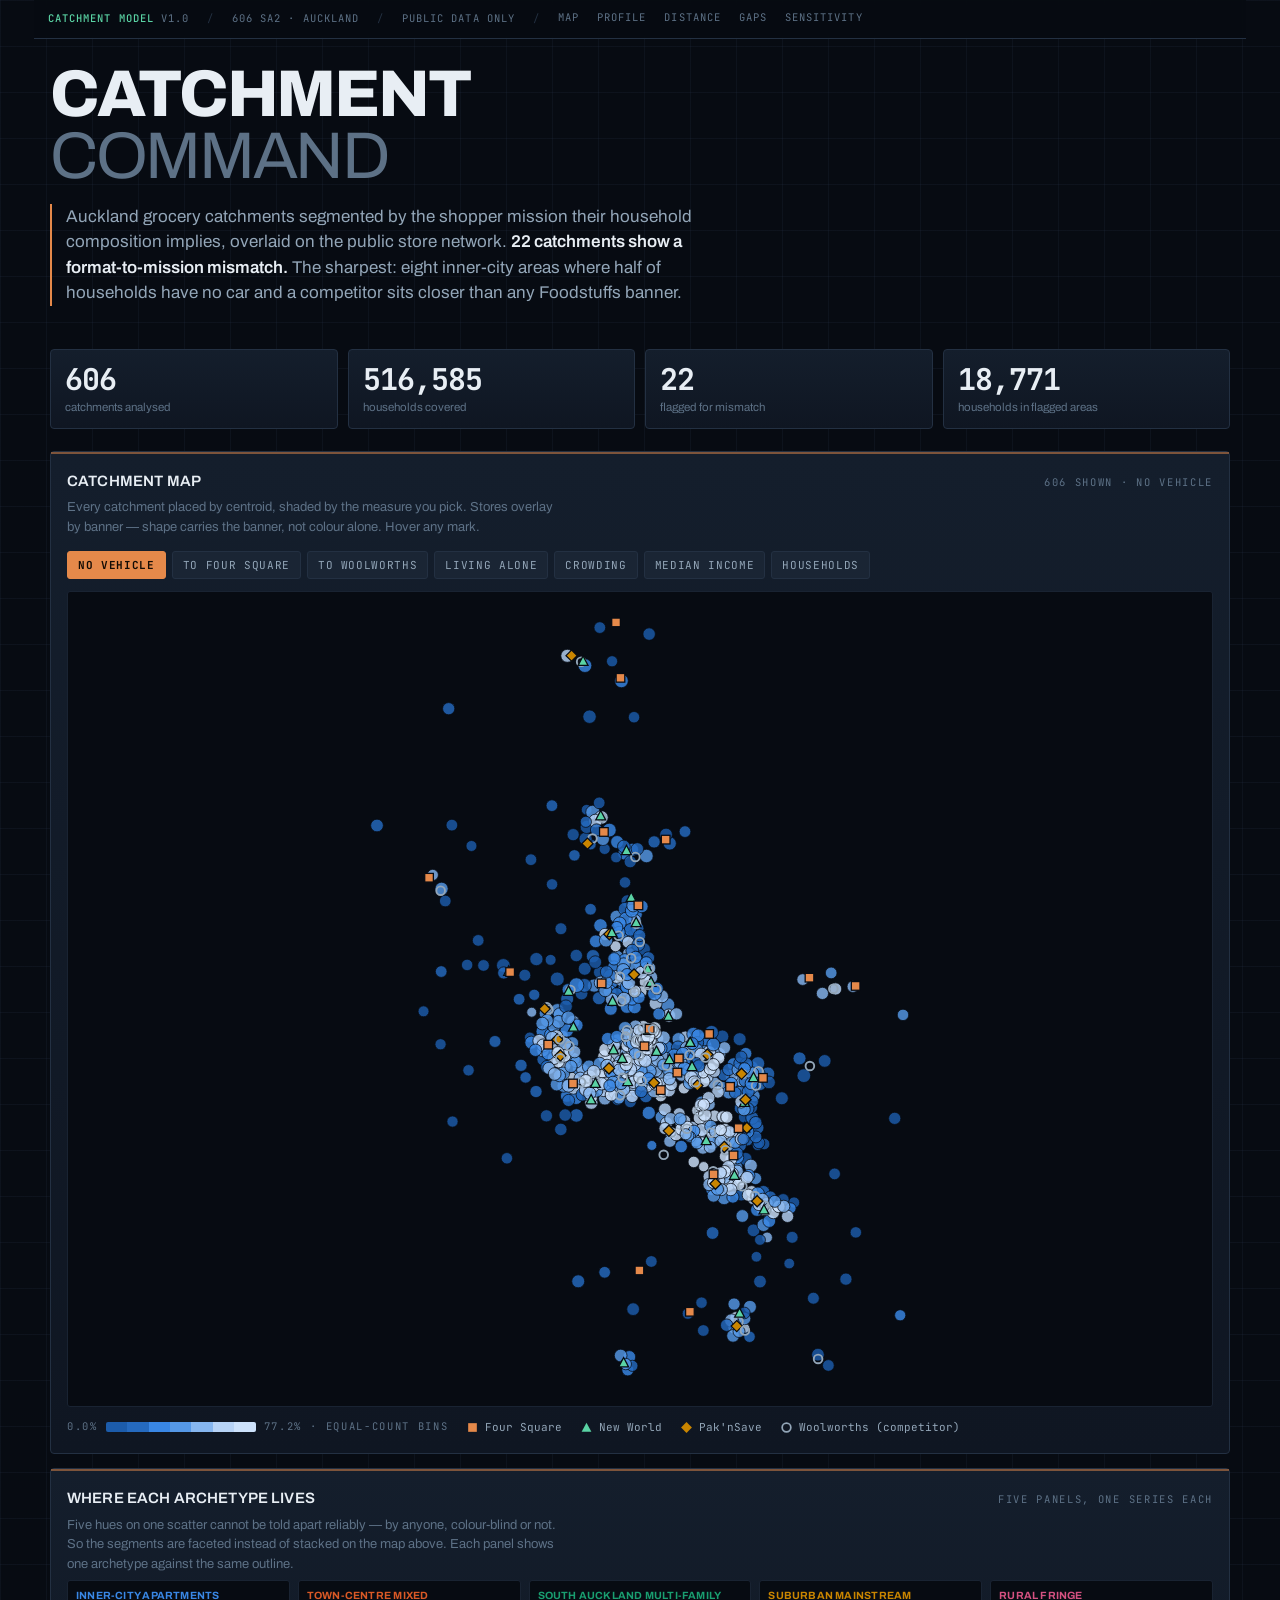
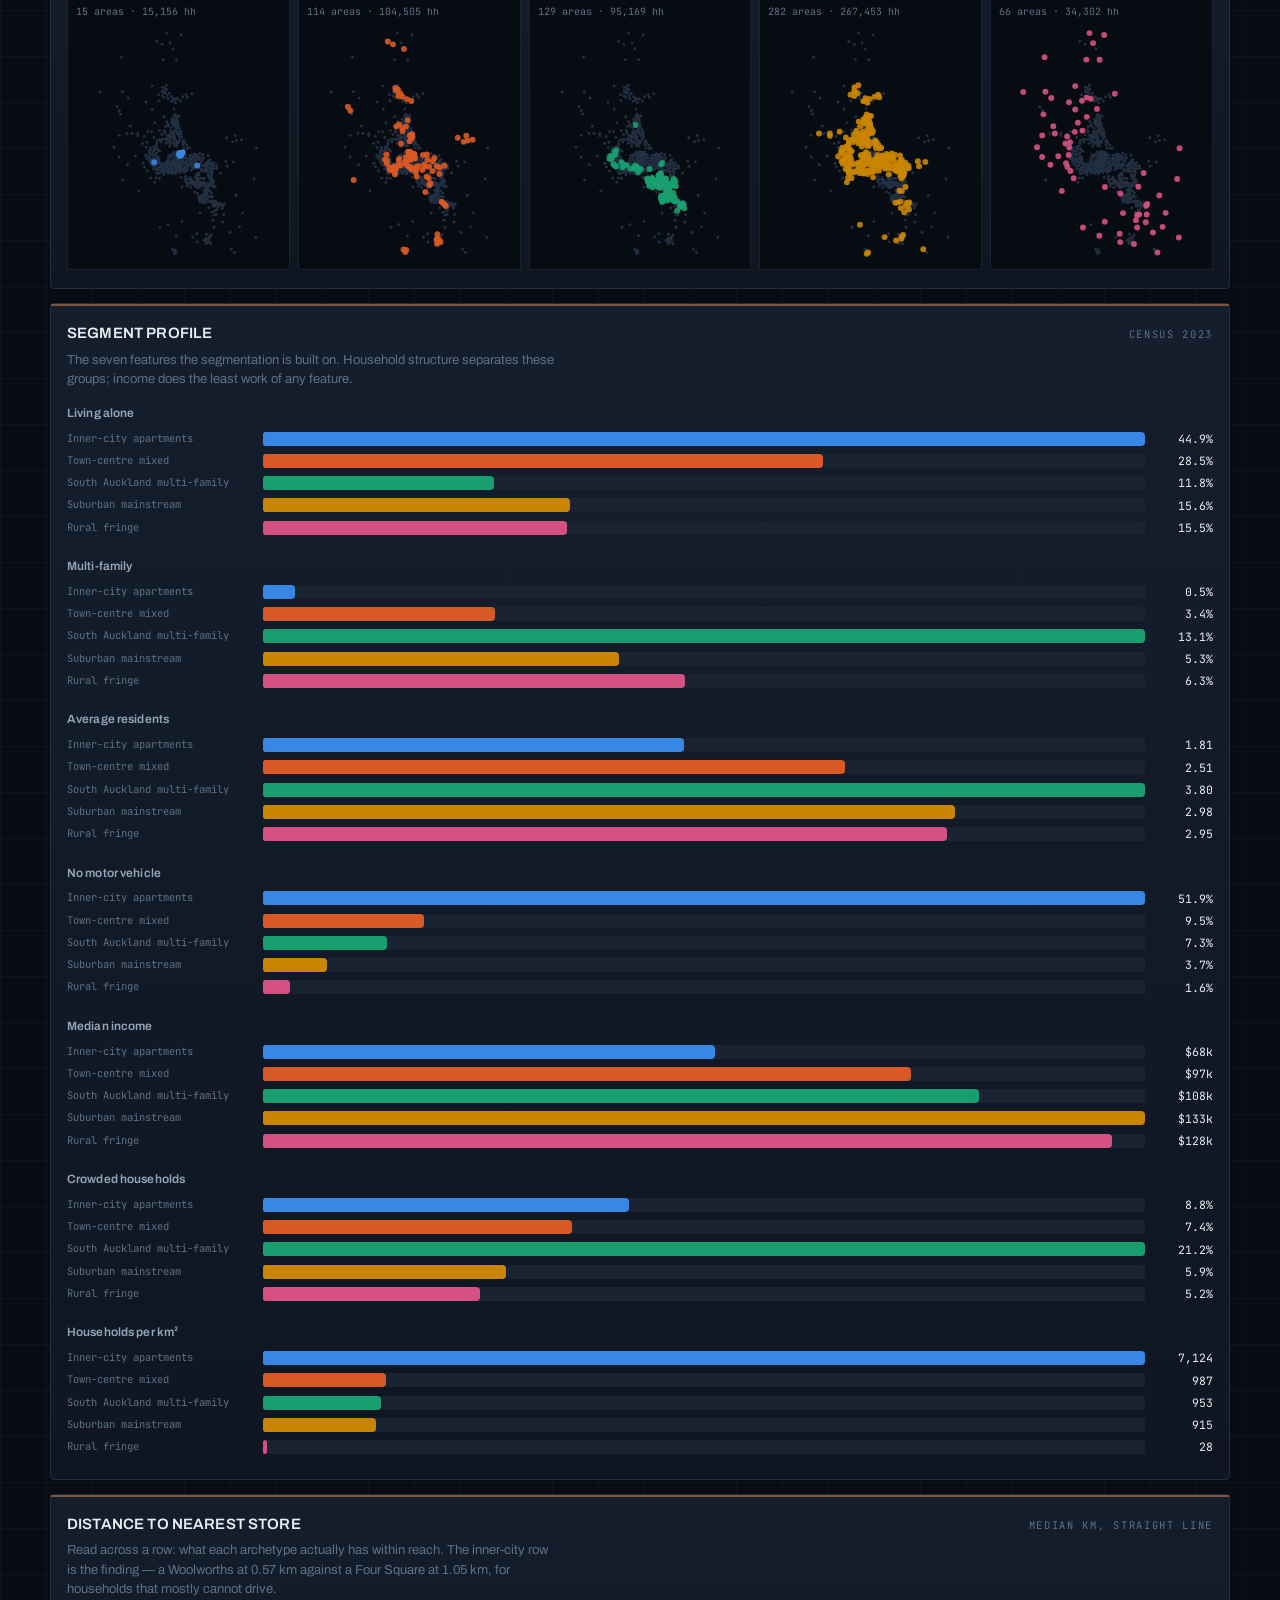
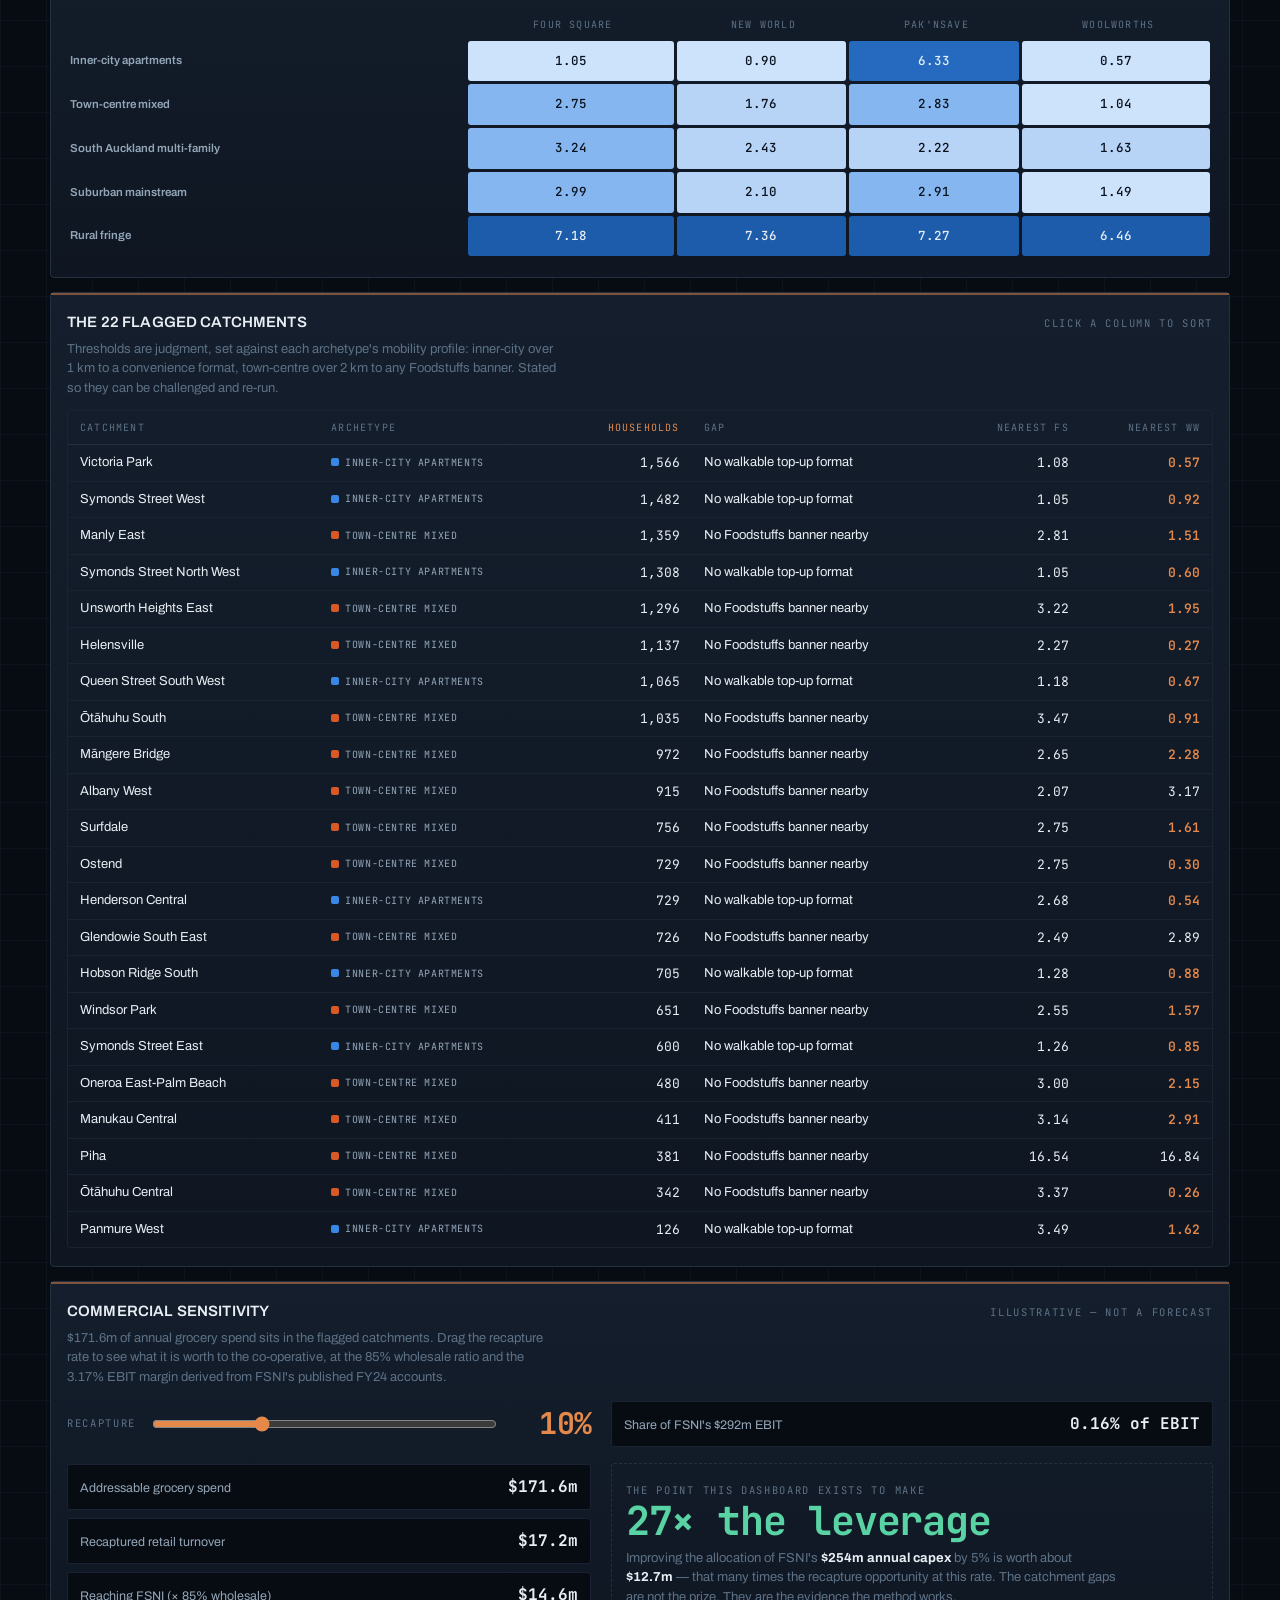
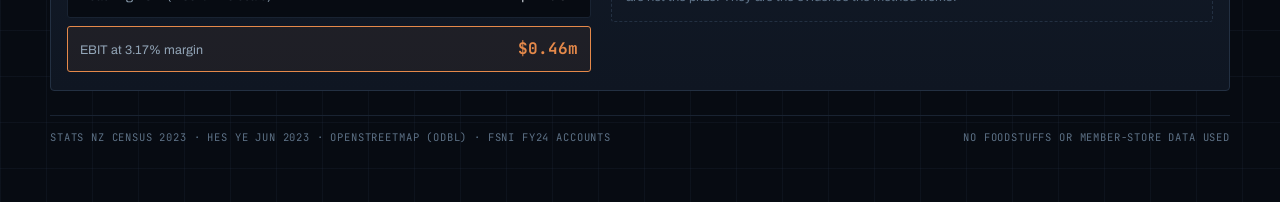
==== catchment-command.html @ 1474a3cb "Add files via upload" ====
<!doctype html>
<html lang="en">
<head>
<meta charset="utf-8">
<meta name="viewport" content="width=device-width, initial-scale=1, viewport-fit=cover">
<meta name="author" content="Pavithra Bamunu">
<meta name="description" content="Catchment Command — analytics dashboard for the Auckland catchment mission-fit model.">
<style>
:root{color-scheme:dark;padding-top:env(safe-area-inset-top,0px);padding-bottom:env(safe-area-inset-bottom,0px)}
body{margin:0}
img{max-width:100%}
[hidden]{display:none!important}
</style>
<title>Catchment Command</title>

<link rel="preconnect" href="https://fonts.googleapis.com">
<link rel="preconnect" href="https://fonts.gstatic.com" crossorigin>
<link rel="stylesheet" href="https://fonts.googleapis.com/css2?family=Archivo:wght@400;500;600;800&family=JetBrains+Mono:wght@400;500;700&display=swap">

<style>
/* Single visual world by choice: a dark analysis console.
   Every colour is painted explicitly so the page holds on any host ground. */
:root{
  --void:#070b12; --panel:#0f1622; --panel-2:#141e2c; --raise:#1a2534;
  --rule:#233042; --rule-soft:#192332;
  --ink:#e8eef4; --ink-2:#93a6b8; --ink-3:#5d7186;
  --copper:#e5894a; --mint:#5ad3a4; --grid:rgba(124,176,232,.05);
  /* categorical: validated adjacent-pairlist, dark surface */
  --s0:#3987e5; --s1:#d95926; --s2:#199e70; --s3:#c98500; --s4:#d55181;
}
*{box-sizing:border-box}
html,body{background:var(--void)}
body{
  margin:0;padding-block:0 56px;padding-inline:16px;
  color:var(--ink);font-family:Archivo,system-ui,sans-serif;font-size:15px;line-height:1.5;
  background-color:var(--void);
  background-image:linear-gradient(var(--grid) 1px,transparent 1px),linear-gradient(90deg,var(--grid) 1px,transparent 1px);
  background-size:46px 46px;-webkit-font-smoothing:antialiased;
}
.shell{max-width:1180px;margin:0 auto}
.mono{font-family:"JetBrains Mono",ui-monospace,monospace}
.lbl{font-family:"JetBrains Mono",monospace;font-size:10.5px;letter-spacing:.16em;text-transform:uppercase;color:var(--ink-3)}

/* rail */
.rail{position:sticky;top:env(safe-area-inset-top,0px);z-index:40;display:flex;flex-wrap:wrap;
  gap:6px 18px;align-items:center;padding:10px 14px;margin:0 -16px 20px;
  background:rgba(7,11,18,.93);backdrop-filter:blur(10px);border-bottom:1px solid var(--rule);
  font-family:"JetBrains Mono",monospace;font-size:10.5px;letter-spacing:.1em;
  color:var(--ink-3);text-transform:uppercase}
.rail b{color:var(--mint);font-weight:500}
.rail .sep{color:var(--rule)}
.rail a{color:var(--ink-3);text-decoration:none;border-bottom:1px solid transparent;padding-bottom:1px}
.rail a:hover,.rail a:focus-visible{color:var(--ink);border-bottom-color:var(--copper);outline:none}

header.top{padding-block:4px 26px}
h1{font-size:clamp(32px,7vw,66px);font-weight:800;letter-spacing:-.035em;line-height:.94;
  margin:0 0 14px;text-transform:uppercase;text-wrap:balance}
h1 .thin{color:var(--ink-3);font-weight:400}
.stand{max-width:66ch;color:var(--ink-2);font-size:clamp(14.5px,2.2vw,17px);border-left:2px solid var(--copper);padding-left:14px}
.stand b{color:var(--ink);font-weight:600}

/* kpi strip */
.kpis{display:grid;grid-template-columns:repeat(4,1fr);gap:10px;margin-bottom:22px}
.kpi{background:linear-gradient(180deg,var(--panel-2),var(--panel));border:1px solid var(--rule);
  border-radius:4px;padding:14px 14px 12px}
.kpi .n{font-family:"JetBrains Mono",monospace;font-size:clamp(20px,3.6vw,30px);font-weight:700;
  letter-spacing:-.03em;line-height:1.05;color:var(--ink)}
.kpi .k{margin-top:5px;font-size:11.5px;color:var(--ink-3);line-height:1.35}

section.card{background:linear-gradient(180deg,var(--panel-2),var(--panel));border:1px solid var(--rule);
  border-radius:4px;padding:18px 16px;margin-bottom:14px;position:relative}
section.card::before{content:"";position:absolute;inset:0 0 auto 0;height:2px;background:var(--copper);opacity:.5}
.card-head{display:flex;flex-wrap:wrap;gap:6px 14px;align-items:baseline;justify-content:space-between;margin-bottom:4px}
h2{font-size:15px;font-weight:600;margin:0;letter-spacing:.01em;text-transform:uppercase}
.sub{font-size:13px;color:var(--ink-3);max-width:70ch;margin:6px 0 0;line-height:1.5}

/* controls */
.ctrls{display:flex;flex-wrap:wrap;gap:6px;margin:14px 0 12px}
.chip{font-family:"JetBrains Mono",monospace;font-size:11px;letter-spacing:.06em;text-transform:uppercase;
  background:var(--raise);border:1px solid var(--rule);color:var(--ink-2);border-radius:3px;
  padding:6px 10px;cursor:pointer;transition:all .15s}
.chip:hover{border-color:var(--ink-3);color:var(--ink)}
.chip[aria-pressed="true"]{background:var(--copper);border-color:var(--copper);color:#140c05;font-weight:700}
.chip:focus-visible{outline:2px solid var(--copper);outline-offset:2px}

/* map */
.mapwrap{position:relative;background:var(--void);border:1px solid var(--rule-soft);border-radius:3px;overflow:hidden}
svg.map{display:block;width:100%;height:auto}
.legend{display:flex;flex-wrap:wrap;gap:8px 18px;align-items:center;margin-top:12px;
  font-family:"JetBrains Mono",monospace;font-size:11px;color:var(--ink-2)}
.legend .sw{display:inline-flex;align-items:center;gap:6px}
.legend i{width:11px;height:11px;border-radius:2px;display:inline-block}
.ramp{display:flex;align-items:center;gap:8px}
.ramp .bar{display:flex;height:10px;width:150px;border-radius:2px;overflow:hidden}
.ramp .bar span{flex:1}

/* facets */
.facets{display:grid;grid-template-columns:repeat(5,1fr);gap:8px;margin-top:6px}
.facet{background:var(--void);border:1px solid var(--rule-soft);border-radius:3px;padding:8px 8px 6px}
.facet h3{margin:0 0 2px;font-size:10.5px;font-weight:700;letter-spacing:.02em;text-transform:uppercase;line-height:1.25}
.facet .fm{font-family:"JetBrains Mono",monospace;font-size:10px;color:var(--ink-3);margin-bottom:5px}

/* bars */
.profile{display:grid;gap:16px;margin-top:14px}
.feat h3{margin:0 0 8px;font-size:12px;font-weight:600;color:var(--ink-2);letter-spacing:.01em}
.brow{display:grid;grid-template-columns:minmax(96px,186px) 1fr 58px;gap:10px;align-items:center;margin-bottom:5px}
.bname{font-family:"JetBrains Mono",monospace;font-size:10.5px;color:var(--ink-3);
  white-space:nowrap;overflow:hidden;text-overflow:ellipsis}
.btrack{height:14px;background:var(--rule-soft);border-radius:2px;position:relative;overflow:hidden}
.bfill{position:absolute;inset:0 auto 0 0;border-radius:2px 4px 4px 2px}
.bval{font-family:"JetBrains Mono",monospace;font-size:11.5px;text-align:right;color:var(--ink);font-variant-numeric:tabular-nums}

/* matrix */
.matwrap{overflow-x:auto;margin-top:14px}
table{border-collapse:separate;border-spacing:3px;width:100%;min-width:520px}
th,td{padding:0;text-align:left}
thead th{font-family:"JetBrains Mono",monospace;font-size:10px;letter-spacing:.12em;text-transform:uppercase;
  color:var(--ink-3);padding:0 0 6px 4px;font-weight:400}
tbody th{font-size:11.5px;font-weight:600;color:var(--ink-2);padding-right:10px;white-space:nowrap;
  max-width:170px;overflow:hidden;text-overflow:ellipsis}
td.cell{border-radius:3px;text-align:center;font-family:"JetBrains Mono",monospace;font-size:12.5px;
  font-weight:500;padding:11px 6px;font-variant-numeric:tabular-nums}

/* shortlist */
.listwrap{overflow-x:auto;margin-top:12px;border:1px solid var(--rule-soft);border-radius:3px}
table.list{border-spacing:0;min-width:620px}
table.list th{font-family:"JetBrains Mono",monospace;font-size:10px;letter-spacing:.12em;text-transform:uppercase;
  color:var(--ink-3);padding:9px 12px;border-bottom:1px solid var(--rule);cursor:pointer;user-select:none;white-space:nowrap}
table.list th:hover{color:var(--ink)}
table.list th[aria-sort]{color:var(--copper)}
table.list td{padding:8px 12px;border-bottom:1px solid var(--rule-soft);font-size:13px;white-space:nowrap}
table.list tr:last-child td{border-bottom:0}
table.list tr:hover td{background:var(--raise)}
td.n{text-align:right;font-family:"JetBrains Mono",monospace;font-variant-numeric:tabular-nums}
td.closer{color:var(--copper);font-weight:600}
.pill{display:inline-flex;align-items:center;gap:6px;font-family:"JetBrains Mono",monospace;font-size:10px;
  letter-spacing:.06em;text-transform:uppercase;color:var(--ink-2)}
.pill i{width:8px;height:8px;border-radius:2px}

/* sensitivity */
.sens{display:grid;grid-template-columns:minmax(0,1fr) minmax(0,1.15fr);gap:20px;margin-top:14px}
.slider-row{display:flex;align-items:center;gap:14px;margin-bottom:18px}
input[type=range]{flex:1;accent-color:var(--copper);height:22px}
.rate{font-family:"JetBrains Mono",monospace;font-size:30px;font-weight:700;color:var(--copper);
  min-width:78px;text-align:right;letter-spacing:-.03em}
.flow{display:grid;gap:8px}
.step{display:grid;grid-template-columns:1fr auto;gap:12px;align-items:baseline;
  padding:10px 12px;background:var(--void);border:1px solid var(--rule-soft);border-radius:3px}
.step .sl{font-size:12.5px;color:var(--ink-2)}
.step .sv{font-family:"JetBrains Mono",monospace;font-size:16px;font-weight:700;color:var(--ink);font-variant-numeric:tabular-nums}
.step.final{border-color:var(--copper);background:rgba(229,137,74,.07)}
.step.final .sv{color:var(--copper)}
.compare{margin-top:16px;padding:14px;border:1px dashed var(--rule);border-radius:3px}
.compare .big{font-family:"JetBrains Mono",monospace;font-size:clamp(26px,5vw,40px);font-weight:700;
  color:var(--mint);letter-spacing:-.03em;line-height:1}

/* tooltip */
#tip{position:fixed;z-index:60;pointer-events:none;opacity:0;transition:opacity .12s;
  background:rgba(10,15,24,.97);border:1px solid var(--rule);border-radius:3px;padding:9px 11px;
  font-family:"JetBrains Mono",monospace;font-size:11px;line-height:1.55;color:var(--ink);
  max-width:250px;box-shadow:0 8px 28px rgba(0,0,0,.6)}
#tip b{color:var(--copper);font-weight:700;display:block;margin-bottom:3px;font-size:11.5px}
#tip em{color:var(--ink-3);font-style:normal}

.foot{margin-top:24px;padding-top:14px;border-top:1px solid var(--rule-soft);
  font-family:"JetBrains Mono",monospace;font-size:10.5px;letter-spacing:.08em;
  text-transform:uppercase;color:var(--ink-3);display:flex;flex-wrap:wrap;gap:6px 18px;justify-content:space-between}

@media (max-width:860px){
  .kpis{grid-template-columns:repeat(2,1fr)}
  .facets{grid-template-columns:repeat(2,1fr)}
  .sens{grid-template-columns:1fr}
  .brow{grid-template-columns:82px 1fr 52px;gap:8px}
}
</style>

</head>
<body>
<div class="shell">

  <div class="rail">
    <span><b>CATCHMENT MODEL</b> v1.0</span>
    <span class="sep">/</span>
    <span>606 SA2 · AUCKLAND</span>
    <span class="sep">/</span>
    <span>PUBLIC DATA ONLY</span>
    <span class="sep">/</span>
    <a href="#map">Map</a><a href="#profile">Profile</a><a href="#matrix">Distance</a><a href="#gaps">Gaps</a><a href="#sens">Sensitivity</a>
  </div>

  <header class="top">
    <h1>Catchment<br><span class="thin">Command</span></h1>
    <p class="stand">Auckland grocery catchments segmented by the shopper mission their household composition implies, overlaid on the public store network. <b>22 catchments show a format-to-mission mismatch.</b> The sharpest: eight inner-city areas where half of households have no car and a competitor sits closer than any Foodstuffs banner.</p>
  </header>

  <div class="kpis">
    <div class="kpi"><div class="n">606</div><div class="k">catchments analysed</div></div>
    <div class="kpi"><div class="n">516,585</div><div class="k">households covered</div></div>
    <div class="kpi"><div class="n">22</div><div class="k">flagged for mismatch</div></div>
    <div class="kpi"><div class="n">18,771</div><div class="k">households in flagged areas</div></div>
  </div>

  <section class="card" id="map">
    <div class="card-head"><h2>Catchment map</h2><span class="lbl" id="map-stat">606 shown</span></div>
    <p class="sub">Every catchment placed by centroid, shaded by the measure you pick. Stores overlay by banner — shape carries the banner, not colour alone. Hover any mark.</p>
    <div class="ctrls" id="measure-ctrls" role="group" aria-label="Map measure"></div>
    <div class="mapwrap">
      <svg class="map" id="svg-map" viewBox="0 0 900 640" role="img" aria-label="Auckland catchments shaded by the selected measure, with grocery stores overlaid"></svg>
    </div>
    <div class="legend">
      <span class="ramp"><span class="lbl" id="ramp-lo">low</span>
        <span class="bar" id="ramp-bar" title="equal-count bins"></span>
        <span class="lbl" id="ramp-hi">high</span>
        <span class="lbl" style="color:var(--ink-3)">· equal-count bins</span></span>
      <span class="sw"><svg width="13" height="13" viewBox="0 0 12 12"><rect x="2" y="2" width="8" height="8" fill="#e5894a"/></svg> Four Square</span>
      <span class="sw"><svg width="13" height="13" viewBox="0 0 12 12"><polygon points="6,1.5 10.5,10 1.5,10" fill="#5ad3a4"/></svg> New World</span>
      <span class="sw"><svg width="13" height="13" viewBox="0 0 12 12"><polygon points="6,1 11,6 6,11 1,6" fill="#c98500"/></svg> Pak'nSave</span>
      <span class="sw"><svg width="13" height="13" viewBox="0 0 12 12"><circle cx="6" cy="6" r="4" fill="none" stroke="#93a6b8" stroke-width="1.6"/></svg> Woolworths (competitor)</span>
    </div>
  </section>

  <section class="card">
    <div class="card-head"><h2>Where each archetype lives</h2><span class="lbl">five panels, one series each</span></div>
    <p class="sub">Five hues on one scatter cannot be told apart reliably — by anyone, colour-blind or not. So the segments are faceted instead of stacked on the map above. Each panel shows one archetype against the same outline.</p>
    <div class="facets" id="facets"></div>
  </section>

  <section class="card" id="profile">
    <div class="card-head"><h2>Segment profile</h2><span class="lbl">census 2023</span></div>
    <p class="sub">The seven features the segmentation is built on. Household structure separates these groups; income does the least work of any feature.</p>
    <div class="profile" id="profile-body"></div>
  </section>

  <section class="card" id="matrix">
    <div class="card-head"><h2>Distance to nearest store</h2><span class="lbl">median km, straight line</span></div>
    <p class="sub">Read across a row: what each archetype actually has within reach. The inner-city row is the finding — a Woolworths at 0.57 km against a Four Square at 1.05 km, for households that mostly cannot drive.</p>
    <div class="matwrap" id="matrix-body"></div>
  </section>

  <section class="card" id="gaps">
    <div class="card-head"><h2>The 22 flagged catchments</h2><span class="lbl">click a column to sort</span></div>
    <p class="sub">Thresholds are judgment, set against each archetype's mobility profile: inner-city over 1 km to a convenience format, town-centre over 2 km to any Foodstuffs banner. Stated so they can be challenged and re-run.</p>
    <div class="listwrap"><table class="list" id="gap-table"></table></div>
  </section>

  <section class="card" id="sens">
    <div class="card-head"><h2>Commercial sensitivity</h2><span class="lbl">illustrative — not a forecast</span></div>
    <p class="sub">$171.6m of annual grocery spend sits in the flagged catchments. Drag the recapture rate to see what it is worth to the co-operative, at the 85% wholesale ratio and the 3.17% EBIT margin derived from FSNI's published FY24 accounts.</p>
    <div class="sens">
      <div>
        <div class="slider-row">
          <span class="lbl">recapture</span>
          <input id="rate" type="range" min="1" max="30" step="1" value="10" aria-label="Recapture rate, percent">
          <span class="rate" id="rate-v">10%</span>
        </div>
        <div class="flow">
          <div class="step"><span class="sl">Addressable grocery spend</span><span class="sv">$171.6m</span></div>
          <div class="step"><span class="sl">Recaptured retail turnover</span><span class="sv" id="s-retail">—</span></div>
          <div class="step"><span class="sl">Reaching FSNI (× 85% wholesale)</span><span class="sv" id="s-rev">—</span></div>
          <div class="step final"><span class="sl">EBIT at 3.17% margin</span><span class="sv" id="s-ebit">—</span></div>
        </div>
      </div>
      <div>
        <div class="step"><span class="sl">Share of FSNI's $292m EBIT</span><span class="sv" id="s-share">—</span></div>
        <div class="compare">
          <span class="lbl">the point this dashboard exists to make</span>
          <div class="big" id="s-mult">—</div>
          <p class="sub" style="margin-top:8px">Improving the allocation of FSNI's <b style="color:var(--ink)">$254m annual capex</b> by 5% is worth about <b style="color:var(--ink)">$12.7m</b> — that many times the recapture opportunity at this rate. The catchment gaps are not the prize. They are the evidence the method works.</p>
        </div>
      </div>
    </div>
  </section>

  <div class="foot">
    <span>Stats NZ Census 2023 · HES YE Jun 2023 · OpenStreetMap (ODbL) · FSNI FY24 accounts</span>
    <span>No Foodstuffs or member-store data used</span>
  </div>
</div>

<div id="tip" role="status" aria-live="polite"></div>

<script id="payload" type="application/json">{"seg":["Inner-city apartments","Town-centre mixed","South Auckland multi-family","Suburban mainstream","Rural fringe"],"c":[["Waiheke East",4,432,-36.8278,175.1514,28.5,2.8,2.2,4.4,90600,4.3,4.9,7.49,21.89,23.2,10.05],["Kingseat-Karaka",4,930,-37.0923,174.8631,13.5,6.5,3.0,2.4,142900,4.5,10.7,7.91,7.58,6.65,7.45],["Tawharanui Peninsula",4,810,-36.366,174.767,21.1,1.9,2.4,0.4,96400,2.3,17.3,4.77,9.71,10.94,9.97],["Ardmore",4,390,-37.0553,174.9865,15.4,5.4,3.0,0.0,129800,4.7,8.8,10.33,4.18,4.97,3.85],["Auckland Airport",4,108,-36.9861,174.771,22.2,11.1,3.7,3.1,112700,27.0,4.7,7.55,7.37,3.03,2.04],["Sandspit",4,369,-36.3991,174.7107,17.9,2.4,2.4,0.0,96900,0.8,16.6,2.5,3.92,5.54,4.19],["P\u0101remoremo East",4,771,-36.7558,174.6566,12.5,4.3,3.0,0.8,134300,3.9,53.7,5.08,4.92,5.32,4.71],["Whenuapai",3,1641,-36.7843,174.6277,11.9,3.7,2.9,1.1,142100,3.5,128.7,6.04,2.25,4.36,2.33],["P\u0101remoremo West",4,297,-36.7611,174.6177,15.2,7.1,3.0,0.0,141500,3.0,31.3,5.71,4.86,6.63,4.86],["Oneroa West",1,555,-36.7849,174.9996,34.1,1.1,2.1,6.6,87100,4.9,65.9,0.95,14.79,15.15,4.32],["Te Puru",3,1500,-36.9015,175.0012,10.6,3.6,3.0,0.4,163600,0.8,205.6,5.52,6.8,8.4,1.53],["Army Bay",4,531,-36.6055,174.8212,18.1,4.5,2.7,1.7,104600,2.3,85.4,2.83,8.32,13.31,7.53],["Titirangi South",3,1359,-36.9497,174.6568,17.2,2.9,2.7,2.0,142000,2.2,286.9,4.32,2.88,7.7,4.49],["Piha",1,381,-36.9571,174.4692,28.3,2.4,2.4,0.8,99500,4.9,72.7,16.54,18.92,17.04,16.84],["Helensville",1,1137,-36.675,174.4526,23.0,2.6,2.7,4.7,97300,3.4,280.6,2.27,14.32,20.67,0.27],["Laingholm",3,801,-36.9667,174.6331,18.0,3.7,2.8,1.2,130800,1.9,196.4,6.4,5.7,9.94,6.9],["Ostend",1,729,-36.7964,175.0493,32.1,2.9,2.3,8.0,74900,6.6,186.3,2.75,16.29,17.07,0.3],["Hingaia",3,939,-37.0716,174.9081,22.0,5.1,2.7,4.3,110800,1.3,259.6,6.81,3.02,2.83,3.16],["M\u0101ngere Bridge Ambury",3,1116,-36.9467,174.7664,16.9,5.1,3.1,3.1,124700,9.6,355.4,3.48,5.1,3.63,3.07],["Hamilton Estate",1,906,-37.2426,174.737,25.2,4.3,2.7,3.5,93900,5.0,401.0,10.17,1.1,15.02,15.42],["Greenhithe West",3,1101,-36.7718,174.6693,9.5,7.1,3.2,1.1,171900,1.9,404.6,3.03,3.73,5.73,3.45],["Surfdale",1,756,-36.8018,175.0293,24.2,2.8,2.4,5.8,92100,6.8,289.3,2.75,14.66,15.37,1.61],["One Tree Hill Amaru",1,894,-36.9045,174.7871,23.8,2.3,2.5,5.6,123400,6.0,402.5,1.62,2.68,1.31,1.78],["Campbells Bay",3,945,-36.7481,174.7593,13.3,3.8,3.0,1.3,172200,1.9,542.0,5.95,2.72,3.68,1.13],["Ormiston North",2,549,-36.9632,174.9179,7.1,14.8,3.8,2.3,151100,6.6,328.5,1.4,0.57,0.32,3.72],["Orewa West",3,240,-36.5791,174.6722,8.8,6.2,3.3,0.0,172000,2.6,159.8,3.8,2.09,4.56,2.29],["Parakai",1,327,-36.6582,174.4394,30.3,5.5,2.7,7.1,82300,7.3,224.8,0.63,16.51,21.35,2.36],["M\u0101ngere Central",2,690,-36.9715,174.8004,9.1,17.4,4.4,6.9,105000,33.6,477.5,6.0,4.81,0.46,0.13],["Waimauku",3,405,-36.7672,174.4912,10.4,5.2,3.1,0.8,154900,3.0,280.3,5.89,5.69,12.02,10.6],["Epsom East",3,978,-36.8953,174.7771,21.8,3.7,2.6,6.5,128400,7.5,771.2,2.71,2.36,1.67,1.61],["Te Atat\u016b South-North",3,1014,-36.862,174.6503,16.6,6.8,3.0,4.6,112400,8.3,929.6,3.24,2.15,2.04,0.54],["Saint Heliers South",3,1440,-36.8649,174.8516,22.3,2.1,2.7,5.3,149600,2.9,1178.3,1.66,2.05,1.25,1.62],["Howick West",3,1272,-36.8917,174.9224,13.4,6.6,3.1,3.4,124200,5.4,1065.7,2.04,1.38,1.62,1.03],["Saint Heliers West",3,1353,-36.8571,174.8503,18.4,1.8,2.7,2.2,164500,2.7,1141.1,0.96,1.94,2.13,2.5],["Henderson East",1,1413,-36.8888,174.6381,18.5,6.8,3.0,8.9,96500,11.3,1193.8,2.74,4.88,1.4,1.07],["Mount Roskill South",3,993,-36.924,174.7314,21.1,9.4,3.0,7.8,116300,6.9,879.0,4.77,1.73,4.12,0.76],["Te Atat\u016b Peninsula Central",3,1182,-36.8363,174.6519,21.6,4.3,2.9,6.1,117900,9.3,1061.6,4.56,0.71,3.2,2.95],["Unsworth Heights East",1,1296,-36.7575,174.718,21.3,4.6,2.7,4.0,102500,5.4,1169.3,4.12,3.31,3.22,1.95],["Epsom Central-North",3,1098,-36.8877,174.7687,17.8,5.5,3.0,6.4,119000,7.4,992.9,2.54,1.93,2.54,1.87],["Glen Eden Konini",3,894,-36.9261,174.6423,15.4,5.0,3.1,2.8,122500,5.7,822.1,1.87,3.32,5.5,2.64],["Twin Parks Rise",2,633,-37.0518,174.9699,4.7,16.6,3.9,0.5,162900,9.7,679.2,8.95,2.93,3.5,2.64],["Forrest Hill East",3,1152,-36.7642,174.7525,15.4,4.9,3.0,3.7,133200,4.4,1246.1,5.86,1.42,1.8,1.27],["Mission Heights South",2,864,-36.9648,174.9313,5.6,18.8,4.2,1.8,156900,7.7,993.5,2.58,1.74,1.45,4.25],["Hillcrest West (Auckland)",3,1050,-36.7962,174.7291,12.6,6.3,3.0,2.3,138500,5.1,1185.5,3.13,2.29,2.34,1.49],["Pukekohe North West",1,873,-37.1952,174.8989,25.1,6.5,3.1,10.2,77600,16.0,991.5,6.29,0.77,1.12,0.57],["Fruitvale",1,1041,-36.9149,174.6645,21.6,5.8,2.9,6.7,99300,9.0,1221.7,1.23,1.92,4.45,0.6],["Newmarket",1,1011,-36.869,174.7757,24.3,2.1,2.4,18.0,104700,13.7,1187.8,1.45,0.41,4.57,0.22],["Mount Roskill Central East",3,1074,-36.9203,174.7484,15.6,7.3,3.2,3.5,133200,9.2,1276.2,3.22,1.8,2.56,1.51],["Massey Road North",2,801,-36.9643,174.832,16.5,14.2,3.7,8.7,102000,26.9,953.3,6.27,2.6,3.16,0.72],["Waiuku East",3,594,-37.2583,174.7347,18.7,5.1,2.9,3.2,101700,4.0,713.4,11.44,1.1,15.77,16.23],["Sunnynook South",3,831,-36.7536,174.7361,14.1,5.1,3.0,5.9,115100,8.7,1036.7,5.43,3.29,2.89,0.69],["Rosa Birch Park",1,777,-37.2071,174.8958,35.1,2.7,2.4,8.3,78500,5.8,981.0,6.33,2.08,0.39,1.01],["Chapel Downs",2,852,-36.9727,174.9018,7.4,10.2,3.7,4.2,113900,19.5,1120.9,0.84,1.26,1.46,2.21],["Clover Park South",2,789,-36.9866,174.8932,11.0,12.2,3.7,6.1,103300,19.3,1062.7,1.3,2.95,1.12,0.81],["Wynyard-Viaduct",1,687,-36.842,174.7579,43.7,0.4,1.7,19.3,140000,3.1,1144.0,0.92,0.86,7.11,0.21],["Three Kings North",1,585,-36.9045,174.757,24.6,2.1,2.5,5.8,129900,5.6,867.6,2.93,2.07,1.66,0.41],["Hillpark North",2,669,-37.0112,174.899,14.8,13.0,3.5,4.2,131700,15.2,1014.1,1.48,1.25,3.05,2.58],["Papatoetoe South",2,891,-36.9774,174.8686,12.8,11.8,3.5,6.5,114000,19.1,1370.4,3.27,1.39,1.59,1.03],["Savonna",3,690,-36.9516,174.9113,4.8,11.7,3.8,1.4,150000,7.0,1080.8,1.7,1.44,1.49,2.38],["Manurewa West",2,705,-37.0315,174.8951,11.5,9.4,3.7,6.5,101600,20.8,1165.1,2.96,1.04,2.47,1.24],["Goodwood Heights West",2,417,-36.9949,174.8943,7.9,12.2,3.8,4.1,123600,19.9,780.5,0.37,3.03,1.44,1.09],["Weymouth West",2,519,-37.0398,174.8617,5.8,15.0,4.1,3.0,106600,23.6,1046.7,2.1,3.64,0.96,2.49],["South Head",4,891,-36.5981,174.3548,19.2,6.7,2.9,2.2,101500,6.5,2.6,9.96,26.5,28.61,12.31],["Kaipara Hills",4,663,-36.4565,174.4634,15.4,5.0,3.0,2.0,108200,7.7,2.3,18.78,19.33,18.15,19.06],["Mangatangi",4,348,-37.192,175.1472,17.2,2.6,2.9,2.7,109800,4.3,1.3,28.28,21.61,22.03,12.52],["Puhoi Valley",4,1287,-36.4662,174.6767,16.3,5.6,2.8,1.0,119700,5.2,5.4,6.69,7.49,8.56,7.49],["\u0100whitu",4,1092,-37.1508,174.6595,23.4,5.2,2.6,2.0,91300,5.2,4.9,8.37,12.57,22.16,20.54],["Kawakawa Bay-Orere",4,747,-36.9533,175.1388,23.7,3.6,2.5,1.3,94800,4.9,3.6,18.59,19.82,19.97,13.44],["Wait\u0101kere Ranges South",4,426,-37.0017,174.5515,27.5,2.1,2.5,1.5,98200,6.4,4.2,13.44,13.8,15.59,14.29],["Ararimu",4,711,-37.1483,175.065,13.9,5.1,3.0,0.9,141100,2.1,7.8,21.44,14.46,15.91,11.37],["Kaukapakapa Rural",4,549,-36.5977,174.4682,15.3,6.0,3.0,0.6,134400,3.8,6.0,7.72,20.2,18.53,8.95],["Wait\u0101kere Ranges North",4,414,-36.8951,174.4934,20.3,4.3,2.8,0.8,121700,3.7,4.8,11.3,14.39,12.55,12.48],["Turanga",4,987,-36.929,174.9679,9.7,9.7,3.2,1.3,171700,4.0,11.7,3.75,4.73,4.9,3.88],["P\u014dkeno Rural",4,528,-37.2529,175.0384,12.5,6.8,3.1,0.6,134800,5.1,6.2,19.96,13.85,13.4,1.63],["Dome Valley-Matakana",4,561,-36.3582,174.6923,17.1,3.2,2.6,0.6,107100,3.2,6.6,2.31,5.08,5.38,5.24],["Hunua",4,459,-37.0915,175.0799,11.1,7.8,3.0,1.3,144500,3.3,5.9,19.46,12.73,13.92,12.4],["Wainui-Waiwera",4,555,-36.5742,174.6197,22.2,6.5,2.7,1.7,117000,4.9,8.9,7.88,6.75,7.02,6.92],["Helensville Rural",4,501,-36.6897,174.4582,14.4,7.2,3.0,0.6,128500,4.9,8.9,3.82,12.76,19.77,1.52],["Waipatukahu",4,510,-36.7753,174.452,18.8,5.3,2.9,1.8,126400,7.1,9.1,9.31,9.12,14.84,10.88],["Glenbrook",4,921,-37.1846,174.7427,16.9,6.5,2.9,1.4,123100,4.9,17.3,5.27,7.35,14.12,14.26],["Waikoukou Valley",4,537,-36.7375,174.5081,14.0,6.7,3.0,1.2,138500,3.4,10.2,6.06,5.84,12.85,8.4],["Clevedon",4,531,-37.0206,175.0479,16.4,4.5,2.8,0.0,155300,3.9,10.9,13.86,10.68,11.05,10.38],["Waitoki",4,507,-36.6396,174.5879,11.8,7.7,3.1,1.2,148700,5.4,12.4,10.57,11.14,7.95,8.81],["Ramarama",4,948,-37.1512,174.9349,12.7,5.1,2.9,0.3,152400,3.2,23.9,10.27,5.06,6.76,6.1],["Puni",4,480,-37.2105,174.849,13.1,8.1,3.2,1.3,125000,5.6,12.2,3.1,5.4,4.53,4.88],["Muriwai Valley-Bethells Beach",4,360,-36.8635,174.4511,19.2,3.3,2.8,0.9,114400,2.5,10.2,13.52,13.46,14.83,15.2],["Karaka Creek",4,537,-37.1269,174.7703,14.0,5.0,2.8,1.1,137700,1.7,15.3,2.0,13.75,13.58,14.23],["\u014ckura Bush",4,426,-36.6672,174.7303,12.0,7.7,3.1,1.5,139400,4.3,15.1,3.58,2.18,7.27,3.71],["Patum\u0101hoe Rural",4,411,-37.1767,174.8463,13.1,8.8,3.0,0.8,133200,2.2,11.7,1.99,5.3,5.69,5.57],["Taupaki",4,531,-36.8089,174.57,14.7,8.5,3.1,1.8,135100,5.6,20.6,3.86,4.03,3.67,3.91],["Dairy Flat West",4,459,-36.6695,174.6199,13.7,7.8,3.0,1.4,139900,4.5,14.8,9.94,10.39,7.27,8.24],["Bombay Hills",4,648,-37.1714,175.0157,12.0,6.0,3.0,1.4,134300,3.3,21.5,16.7,10.13,10.97,8.2],["Coatesville",4,648,-36.7234,174.6333,10.6,7.9,3.1,1.0,174200,1.9,30.0,9.01,6.92,6.6,7.87],["Kume\u016b Rural West",4,534,-36.7679,174.5162,16.9,6.7,2.9,1.2,120700,3.9,21.9,3.69,3.48,10.1,10.25],["Waihoehoe",4,627,-37.0976,174.9835,11.0,7.7,3.1,0.5,146500,3.8,27.4,13.56,5.3,6.77,5.05],["Dairy Flat North",4,468,-36.6344,174.6538,12.8,12.2,3.3,2.0,135600,8.2,24.9,5.08,6.39,2.36,3.32],["Runciman",4,219,-37.1211,174.9294,16.4,12.3,3.2,1.5,132700,6.9,17.5,11.61,6.4,7.49,6.45],["Oratia",4,696,-36.9502,174.6115,14.7,6.9,2.9,1.3,141900,3.5,40.5,5.63,6.39,8.32,6.48],["Kume\u016b Rural East",4,585,-36.7798,174.5786,16.9,9.2,3.0,1.1,129900,6.7,35.8,2.03,2.25,5.25,5.25],["Mahurangi Peninsula",4,468,-36.4668,174.744,23.7,1.9,2.2,1.3,79200,1.9,30.5,5.6,10.2,11.85,10.36],["Swanson Rural",4,711,-36.889,174.573,14.8,7.6,3.0,2.2,134500,4.6,46.9,4.6,8.74,5.46,5.36],["Henderson Valley",4,471,-36.9036,174.5799,17.8,3.2,2.8,2.0,127500,3.8,31.3,5.36,9.34,5.53,5.33],["Wait\u0101kere",4,585,-36.86,174.5335,17.4,4.6,2.9,2.2,121000,5.2,39.6,7.2,9.62,8.01,8.38],["Dairy Flat South",4,495,-36.6997,174.6782,10.9,9.1,3.2,1.9,158000,3.7,34.4,6.49,4.27,4.2,5.2],["Anselmi Ridge",3,1008,-37.1819,174.9196,22.6,3.9,2.7,4.0,116300,1.8,133.8,8.09,1.63,3.14,2.49],["Maraetai",3,876,-36.8836,175.0329,16.4,2.7,2.8,1.4,149100,3.8,127.4,8.65,9.88,11.36,2.13],["Manukau Central",1,411,-37.0061,174.8345,54.0,2.9,1.8,16.1,69100,11.5,36.0,3.14,3.34,4.14,2.91],["Waiatarua",4,747,-36.9207,174.5956,14.5,5.6,2.9,2.1,125400,4.4,65.7,5.11,7.52,5.85,5.53],["Warkworth West",1,1089,-36.3924,174.6429,29.5,1.7,2.4,7.5,71400,3.3,95.8,7.81,2.28,0.59,2.05],["Silverdale South (Auckland)",4,336,-36.6266,174.6995,10.7,8.9,3.2,0.0,126400,4.5,32.3,2.29,2.98,2.43,2.16],["Buckland",4,399,-37.2181,174.9191,15.0,3.8,3.0,2.3,123300,4.5,47.2,8.7,3.45,2.25,1.05],["Drury South Crossing",4,237,-37.1293,174.9791,11.4,5.1,2.8,0.0,133100,1.3,29.5,14.85,7.98,9.43,7.83],["Wiri West",4,123,-37.0118,174.8496,19.5,2.4,3.3,10.8,96800,23.7,15.3,1.68,3.53,2.79,1.43],["Summerland South",3,921,-36.8819,174.6067,10.7,8.5,3.3,1.7,135900,5.5,690.4,2.11,5.96,2.36,2.28],["Tuscany Heights",4,417,-36.9844,174.9412,5.8,17.3,3.8,0.0,196200,3.6,63.0,4.07,3.43,3.2,5.09],["Penrose",1,426,-36.9167,174.8198,41.5,2.1,2.1,12.8,63800,5.7,66.3,2.28,3.11,1.84,1.75],["Birdwood West",4,252,-36.8551,174.5862,14.3,6.0,3.0,1.3,127700,6.0,40.4,2.67,6.06,3.74,4.07],["Onetangi",1,522,-36.7935,175.0755,30.5,1.7,2.2,5.9,86200,3.4,87.6,0.39,18.17,19.07,2.65],["Takanini North",2,672,-37.0262,174.928,17.0,7.1,3.5,4.6,100200,16.5,127.3,4.29,2.87,3.06,2.06],["North Harbour",1,297,-36.7446,174.7162,41.4,3.0,2.0,10.6,71300,9.2,54.1,5.35,1.88,1.83,1.48],["P\u014dkeno North",3,975,-37.2398,175.0226,8.6,7.4,3.3,1.3,143700,4.6,191.9,18.15,11.92,11.57,0.59],["Kaukapakapa",4,309,-36.623,174.4978,12.6,7.8,3.2,1.0,145800,5.8,58.8,7.15,17.59,15.72,7.32],["Milldale",3,678,-36.6092,174.6519,6.2,4.4,3.2,0.9,169400,1.4,130.0,4.18,4.5,2.29,2.67],["The Gardens (Auckland)",3,1083,-37.0024,174.913,7.8,13.0,3.6,1.1,158400,6.4,258.5,1.7,2.66,3.3,2.94],["Whenuapai West",4,378,-36.8035,174.593,8.7,8.7,3.1,1.6,148600,5.6,88.5,4.48,4.65,2.34,2.4],["M\u0101ngere South East",2,813,-36.9875,174.8154,4.8,17.3,4.3,3.1,129300,22.0,187.9,5.75,3.48,2.68,2.31],["Kume\u016b-Huapai North",3,1497,-36.7679,174.5462,11.0,5.2,3.1,1.2,149300,2.2,350.5,1.26,1.05,8.06,8.15],["Warkworth East",1,1377,-36.4043,174.6697,22.4,2.6,2.6,3.6,93300,4.6,326.3,5.09,0.63,2.26,0.74],["Harbour View Heights",4,279,-37.0622,174.9813,8.6,9.7,3.2,3.3,135900,6.5,111.8,10.48,3.61,4.61,3.27],["Albany Heights",3,1335,-36.7193,174.6932,13.3,6.1,3.1,2.5,128400,4.3,340.7,5.8,1.83,1.69,2.82],["Pukekohe North",1,666,-37.1785,174.8955,21.6,5.0,2.8,4.3,101000,6.7,170.7,6.02,1.43,2.99,2.41],["Snells Beach",1,1392,-36.4228,174.725,24.4,1.9,2.4,2.5,73400,2.4,363.7,0.43,5.83,7.58,6.06],["Oneroa East-Palm Beach",1,480,-36.7769,175.0427,27.5,1.9,2.2,5.1,94500,3.1,130.7,3.0,17.58,18.2,2.15],["Greenhithe South",3,624,-36.7761,174.6916,9.6,10.1,3.3,0.5,165200,3.9,171.2,1.53,4.3,4.7,2.86],["Waima-Woodlands Park",3,843,-36.9492,174.6398,12.5,2.5,3.1,1.1,153000,3.2,241.9,4.37,4.04,8.03,4.89],["Karaka Lakes",3,888,-37.089,174.925,6.4,9.5,3.4,1.0,165900,3.4,266.6,9.26,3.09,3.95,3.25],["Massey Red Hills",4,105,-36.8246,174.5891,11.4,5.7,2.8,5.7,120100,8.3,30.6,4.89,5.73,1.8,2.16],["Silverdale Central (Auckland)",4,264,-36.6211,174.6784,15.9,5.7,3.2,2.4,113100,8.2,78.6,2.45,4.06,0.45,0.82],["Albany Central",1,687,-36.7302,174.7002,33.2,0.9,2.0,12.6,78200,12.1,214.1,5.97,0.95,0.59,1.84],["Pukekohe Central",1,123,-37.2077,174.9115,43.9,2.4,2.3,10.0,62700,9.8,39.6,7.68,2.13,1.09,0.32],["Chatswood",3,1095,-36.8205,174.7088,11.8,6.0,3.1,2.8,148500,2.5,357.0,3.64,1.04,5.58,1.74],["Drury East",4,228,-37.0977,174.9456,15.8,6.6,3.0,5.5,106900,11.7,74.4,11.15,3.74,5.07,3.71],["Onehunga-Te Papapa Industrial",1,486,-36.9261,174.7844,35.8,1.2,2.1,10.7,94800,8.4,160.2,0.79,4.86,1.99,0.39],["Muriwai",4,264,-36.8235,174.4252,15.9,1.1,2.8,1.2,133500,4.7,87.6,12.84,12.72,16.36,16.4],["Tindalls-Matakatia",3,702,-36.6181,174.7744,17.5,4.3,2.6,2.2,114300,2.6,239.3,1.6,3.92,9.03,3.24],["Hobsonville",3,597,-36.7972,174.6442,18.1,7.0,3.0,2.6,131300,3.0,205.9,4.61,0.22,4.09,0.33],["Long Bay",3,924,-36.6899,174.7341,7.8,8.1,3.4,1.0,161000,2.3,323.9,1.59,0.73,5.07,3.28],["Drury West",4,294,-37.1006,174.9349,13.3,5.1,2.9,1.1,115600,6.2,103.2,10.82,4.07,5.22,4.12],["Gulf Harbour South",3,1140,-36.6199,174.7982,17.6,2.1,2.6,1.9,107100,1.6,486.2,0.76,5.94,11.15,5.0],["Kume\u016b-Huapai South",3,735,-36.7769,174.5467,12.7,3.7,2.9,2.1,142800,2.5,286.9,0.87,0.71,7.34,7.46],["Papakura Kelvin",2,594,-37.0596,174.9561,18.7,6.6,3.3,9.7,94600,18.8,1213.5,8.73,1.46,2.36,1.14],["Millwater South",3,1185,-36.6143,174.6707,7.8,7.1,3.5,1.0,158800,1.8,489.8,2.65,3.7,0.71,0.93],["Clarks Beach",3,561,-37.14,174.6996,18.2,3.2,2.6,1.6,109400,2.2,232.6,4.68,12.45,19.1,17.7],["Schnapper Rock",3,1122,-36.7566,174.6819,6.7,9.1,3.4,1.6,151300,3.2,506.8,3.85,4.05,3.7,4.43],["Takapuna Central",1,1284,-36.7824,174.7696,30.6,1.4,2.1,7.1,120600,4.0,1130.9,6.71,0.65,2.31,1.08],["Kendallvale",3,363,-37.2534,174.7415,7.4,3.3,2.9,1.7,132900,2.5,169.3,10.63,1.23,15.01,15.46],["Riverhead",3,1116,-36.7601,174.5963,9.7,3.8,3.1,0.8,157600,2.2,517.2,3.97,4.1,6.78,6.2],["Albany West",1,915,-36.7386,174.6862,20.7,4.3,2.9,3.7,93600,4.3,444.8,5.71,2.46,2.07,3.17],["Swanson",3,1083,-36.8615,174.5886,11.9,7.8,3.3,2.9,137200,6.1,517.3,2.29,6.06,3.54,3.87],["Whangapar\u0101oa Central",3,834,-36.6324,174.7288,17.6,3.2,2.8,3.0,112800,4.7,410.1,4.0,0.54,5.13,1.61],["Westmere South-Western Springs",3,1020,-36.8586,174.7193,21.8,2.1,2.7,4.9,170600,4.4,504.0,3.7,1.41,3.96,1.19],["Ormiston South",2,747,-36.9794,174.9154,3.2,30.9,5.0,1.6,189300,10.4,748.6,1.97,1.68,1.63,2.9],["Henderson Central",0,729,-36.8847,174.6294,55.6,1.2,1.8,28.7,40300,6.4,361.6,2.68,5.1,0.89,0.54],["Takapuna West",1,1434,-36.7877,174.7624,34.7,1.7,2.2,11.7,86900,5.5,713.0,6.02,0.67,1.91,0.5],["Henderson Lincoln East",1,120,-36.8528,174.6367,47.5,0.0,1.7,8.1,42600,2.6,61.6,2.36,1.79,0.95,0.67],["Glen Eden North",1,912,-36.905,174.6517,25.7,4.3,2.7,11.2,87700,12.3,486.0,0.67,3.08,3.53,1.18],["West Harbour West",3,1257,-36.8223,174.6279,11.9,5.7,3.2,4.3,103100,11.2,652.2,4.77,2.99,1.73,1.21],["Alfriston",2,1053,-37.0106,174.921,14.2,11.4,3.5,5.7,121300,10.9,568.6,2.72,2.56,4.39,3.01],["Red Beach West",1,1161,-36.6144,174.6968,26.4,4.4,2.5,5.1,92200,2.3,630.0,0.94,3.11,2.18,1.41],["Narrow Neck",3,1584,-36.8156,174.7953,22.9,1.9,2.6,5.1,127400,3.0,869.1,4.07,1.54,6.12,2.6],["Patum\u0101hoe",3,426,-37.19,174.8257,12.7,4.2,3.0,1.4,135300,0.7,234.7,0.36,6.94,6.77,6.87],["Te Atat\u016b Peninsula East",3,936,-36.8404,174.6572,16.0,6.4,3.0,3.4,126500,5.7,517.7,4.65,0.5,3.24,2.95],["Pakuranga Heights East",3,885,-36.9108,174.8989,12.5,7.8,3.2,2.8,111200,9.5,494.2,0.96,2.45,1.47,1.51],["Gulf Harbour North",3,975,-36.6091,174.7925,10.2,5.2,3.0,1.3,131600,1.5,554.9,0.68,5.78,10.72,5.13],["Takanini East",2,933,-37.0424,174.9401,6.4,13.8,3.8,2.3,143500,11.1,574.4,6.35,2.42,1.51,1.28],["Millwater Central",3,1155,-36.5998,174.6724,11.9,4.7,3.1,0.5,153800,0.8,659.1,2.42,2.4,2.27,1.75],["Somerville",3,1389,-36.9115,174.934,10.8,7.8,3.1,2.2,127300,1.9,892.6,0.94,1.16,2.77,0.52],["Maungawhau",3,891,-36.8906,174.7536,16.5,3.0,3.0,3.4,153400,5.1,1213.0,2.8,2.63,2.84,1.47],["Cockle Bay",3,1434,-36.8994,174.9468,15.7,3.8,2.9,2.2,136000,2.3,829.7,0.86,2.01,3.55,1.32],["Glendowie North",3,1041,-36.8541,174.8778,10.4,2.3,3.1,1.2,200000,1.7,608.9,1.82,4.41,3.15,3.62],["Westgate South",3,966,-36.826,174.61,17.4,5.6,2.9,4.9,122700,8.1,565.1,4.22,4.2,0.63,0.64],["Orakei East",1,984,-36.8552,174.8218,26.8,4.0,2.6,9.0,121000,8.9,576.3,2.97,0.92,3.75,2.42],["M\u0101ngere Mountain View",2,1050,-36.9518,174.7859,14.6,10.9,3.6,4.3,122800,15.8,616.0,3.64,6.63,2.09,2.45],["Remuera Waitaramoa",3,1299,-36.8674,174.7936,15.7,3.2,2.9,3.1,171400,2.8,768.3,2.2,1.47,5.04,1.67],["Mellons Bay",3,1323,-36.8867,174.9317,15.2,6.1,3.0,2.3,143000,2.7,789.3,2.06,2.01,2.61,1.05],["Wade Heads-Arkles Bay",3,684,-36.6421,174.7382,14.9,3.5,2.8,1.4,131900,2.2,412.5,5.35,1.57,6.27,0.96],["Parnell West",1,1602,-36.8564,174.7784,33.9,1.3,2.2,9.8,129700,5.4,971.4,1.61,1.58,5.97,1.34],["M\u0101ngere Bridge",1,972,-36.9423,174.7908,26.2,5.6,2.9,7.3,105100,9.5,603.7,2.65,6.27,2.95,2.28],["Fairview Heights",3,1161,-36.7088,174.7176,13.2,14.0,3.5,3.9,123400,5.7,721.5,3.33,2.24,2.53,2.57],["Conifer Grove West",3,1143,-37.0454,174.9064,10.0,9.2,3.1,1.1,143700,4.0,717.9,4.61,2.74,2.34,1.09],["Manly East",1,1359,-36.6351,174.763,23.4,2.4,2.5,3.9,94500,3.1,863.1,3.4,2.81,8.17,1.51],["Takanini South East",3,645,-37.0485,174.9506,5.6,7.9,3.5,2.0,130200,12.1,778.3,7.48,1.95,1.87,1.43],["Remuera Waiatarua",3,804,-36.8816,174.829,17.2,3.4,2.9,2.7,144500,5.6,512.0,1.53,1.01,2.42,0.58],["Papakura Central",1,1320,-37.063,174.9387,31.6,4.1,2.6,14.7,72200,11.7,843.3,8.07,0.24,1.26,0.5],["Ormiston South East",3,303,-36.9856,174.9313,9.9,7.9,3.3,1.0,135000,5.1,193.7,3.43,2.91,2.73,4.2],["Red Beach East",1,1458,-36.6037,174.7067,24.5,2.9,2.5,3.4,103100,2.5,932.5,0.78,2.24,3.49,2.0],["\u014ctara West",2,588,-36.9504,174.8661,9.2,17.3,4.6,14.7,90300,39.7,378.2,3.62,3.49,4.36,2.19],["Ellerslie Central",3,1131,-36.8928,174.8069,24.1,2.4,2.7,7.0,132500,6.6,730.8,0.61,1.46,3.49,1.24],["Manurewa East",2,837,-37.0271,174.9062,21.1,8.2,3.3,14.6,84500,20.5,1010.5,3.37,1.05,3.5,0.96],["Rosehill",2,1086,-37.0826,174.9402,13.8,9.1,3.5,4.7,108800,12.1,702.9,9.59,2.05,3.33,2.08],["Orewa North",1,1755,-36.5821,174.6816,27.5,3.6,2.4,4.5,86900,1.0,1148.0,3.05,1.18,4.29,1.38],["Sunkist Bay",3,1056,-36.8806,174.9946,14.8,2.8,2.9,1.8,141700,3.1,691.1,5.58,6.72,8.08,1.74],["\u014ctara Central",2,567,-36.9513,174.8786,20.6,16.4,4.0,18.1,79200,30.2,372.8,2.62,3.3,3.57,2.68],["Mount Albert North",3,1368,-36.8769,174.7182,21.1,2.9,2.9,8.9,118200,8.8,903.6,3.91,0.8,2.06,1.07],["Saint Marys Bay",1,855,-36.8415,174.7464,34.0,1.1,2.2,5.8,149300,2.5,1024.8,1.93,1.82,6.71,0.99],["Henderson Lincoln South",3,906,-36.868,174.6235,15.2,7.3,3.2,7.3,101500,15.1,602.3,0.96,3.81,1.21,1.39],["Tamakae",1,981,-37.2409,174.7238,26.0,3.7,2.5,4.8,83500,3.7,654.0,11.02,1.07,16.1,16.49],["Royal Heights North",3,1269,-36.8273,174.6318,15.6,5.9,3.0,5.0,116000,9.0,848.9,4.36,2.5,2.21,1.69],["Albany South",3,1158,-36.7375,174.7017,17.9,3.9,2.8,4.8,106000,4.4,780.3,5.81,1.3,0.96,1.82],["Wattle Downs West",3,1239,-37.0498,174.8806,17.9,6.5,3.0,4.3,120400,5.3,838.7,3.5,3.37,2.25,2.91],["Kaurilands",3,1044,-36.9286,174.6565,16.4,3.2,2.9,3.3,134400,3.5,713.4,2.0,2.03,5.95,2.2],["Bremner Ridge",2,504,-36.9831,174.9333,3.6,23.8,4.5,1.2,180500,6.1,345.4,3.4,2.81,2.61,4.4],["Baverstock",2,1050,-36.9526,174.9231,5.7,13.1,3.9,1.8,144900,8.3,719.6,2.32,1.67,1.54,2.72],["Orakei West",3,1074,-36.8571,174.8114,21.2,2.2,2.5,4.6,154800,4.2,770.1,2.62,1.64,4.42,2.62],["Orewa Central",1,1470,-36.5885,174.6945,37.1,1.2,2.0,8.4,59800,2.5,1011.6,1.98,0.23,3.99,0.05],["Ormiston East",2,633,-36.9758,174.9286,4.3,32.7,5.0,2.4,177800,10.6,453.3,2.62,1.95,1.73,4.13],["Greenhithe East",3,921,-36.7638,174.6854,7.5,6.5,3.4,1.0,156400,2.9,639.6,2.99,4.54,4.22,3.89],["Grange",2,522,-36.9576,174.853,9.8,16.7,4.3,7.3,107400,30.6,364.2,4.48,2.5,4.17,1.6],["Te Atat\u016b Peninsula West",3,1365,-36.8466,174.6423,18.2,4.0,2.9,3.2,122200,8.1,954.8,3.17,0.99,1.78,1.52],["Remuera South",3,1245,-36.8815,174.7936,16.6,3.4,3.0,5.4,150100,6.5,871.0,1.63,0.36,3.61,0.86],["Wesley East",2,576,-36.9021,174.7339,22.4,8.9,3.2,16.9,75200,19.7,948.9,4.63,0.73,2.68,0.66],["West Harbour Clearwater Cove",3,1086,-36.8085,174.6428,13.0,6.9,3.0,2.0,126600,1.9,987.0,5.11,1.06,3.33,1.29],["Remuera North",3,1167,-36.8675,174.8107,15.9,3.1,2.9,2.1,176900,3.3,826.1,1.47,1.79,4.07,1.86],["Golflands",3,882,-36.9219,174.9042,15.6,4.4,2.8,3.1,105900,3.4,626.8,1.5,1.48,1.24,1.09],["Massey West",3,786,-36.8479,174.605,9.9,6.9,3.3,2.8,122300,9.9,559.9,1.95,4.26,2.32,2.59],["Glen Innes East-Wai O Taiki Bay",3,1383,-36.8754,174.8726,11.9,5.9,3.3,6.6,121600,16.6,989.8,3.02,4.0,1.56,1.88],["Mount Albert West",3,822,-36.8844,174.7047,19.3,4.4,2.9,7.8,129200,8.4,591.0,5.32,1.73,0.93,1.69],["Bucklands Beach North",3,1029,-36.8573,174.904,14.0,6.4,2.9,1.5,130100,2.3,743.7,4.18,5.5,4.67,4.69],["Vipond",1,1080,-36.6182,174.7184,23.3,2.5,2.6,3.8,101200,2.2,782.0,2.24,1.72,4.02,3.19],["Bayview East (Auckland)",3,1143,-36.7703,174.7139,12.3,6.6,3.1,3.0,125500,8.4,831.7,2.73,4.55,2.86,1.5],["Hobsonville Scott Point",3,888,-36.802,174.6646,7.4,8.4,3.4,1.4,159500,2.8,643.3,3.04,1.79,5.4,1.58],["Orewa South",1,1341,-36.5927,174.6855,35.1,1.1,2.1,8.7,55500,1.8,971.6,1.88,1.0,3.24,0.99],["Glendowie South East",1,726,-36.8678,174.8812,26.4,2.5,2.6,6.3,121900,3.7,528.3,2.8,4.71,2.49,2.89],["Glen Innes West",3,1215,-36.8732,174.8578,16.8,6.2,3.3,7.6,117400,16.0,888.6,2.48,2.89,0.38,0.86],["Rooseville Park",3,858,-37.196,174.9115,20.3,3.8,2.8,4.4,114400,4.6,637.0,7.4,0.99,1.47,0.91],["Birkenhead South",3,1125,-36.8179,174.7333,20.5,1.9,2.6,3.8,141200,2.7,826.2,4.27,2.07,4.43,1.06],["Waikowhai Bay",3,597,-36.9331,174.7385,13.1,8.0,3.2,1.1,157000,5.6,440.0,4.39,2.75,4.08,1.63],["Pakuranga North",3,924,-36.9106,174.8654,19.5,3.9,2.8,5.7,110500,8.1,682.5,2.21,3.74,2.28,0.56],["Beach Haven South",3,1092,-36.8077,174.6909,15.9,3.8,2.8,2.0,146900,2.5,813.3,2.03,1.89,5.72,3.04],["Ormiston Central",2,1023,-36.9695,174.9158,4.4,17.3,4.2,3.3,148300,8.6,765.4,1.29,0.66,0.54,3.4],["Saint Heliers North",3,1476,-36.849,174.8615,19.7,1.6,2.5,2.3,157600,1.6,1102.9,0.39,3.19,3.04,3.49],["Stanmore Bay East",1,1008,-36.6275,174.7412,22.6,2.4,2.6,2.8,100600,3.3,753.6,4.5,0.77,6.11,1.07],["Mount Albert Central",3,1155,-36.8847,174.724,17.4,3.6,2.9,6.6,144000,5.5,879.3,3.82,0.51,1.82,0.96],["Cloverlea (Auckland)",1,930,-37.217,174.894,22.9,4.5,2.7,3.9,105200,3.5,712.3,6.64,3.18,1.4,1.75],["Awaruku",3,1116,-36.6995,174.7301,10.2,6.2,3.0,1.9,139200,3.8,865.7,1.9,1.81,3.96,2.51],["Half Moon Bay West",3,984,-36.8876,174.8949,15.2,4.3,2.8,2.5,127700,2.8,866.3,3.09,3.24,1.69,1.77],["Konini Road",3,711,-36.9315,174.6449,17.3,2.5,2.8,2.2,133800,2.5,560.4,2.35,3.05,6.13,2.95],["Blockhouse Bay South",3,912,-36.9294,174.6999,18.1,7.2,3.1,6.2,126300,5.6,721.1,4.76,1.86,4.1,2.1],["Green Bay South",1,1206,-36.9343,174.6794,33.3,2.7,2.4,8.3,78000,3.7,958.8,3.57,0.37,5.19,3.02],["\u014ct\u0101huhu Central",1,342,-36.9438,174.84,36.0,4.4,2.5,18.1,72500,18.9,272.6,5.44,4.22,3.37,0.26],["Waiake",3,1284,-36.706,174.7464,15.7,4.7,2.9,2.6,133900,3.7,1027.4,1.29,1.1,4.42,1.27],["Glen Eden Central",1,1263,-36.9159,174.6523,23.5,3.8,2.7,9.6,97200,7.9,1012.3,0.55,2.91,4.65,1.23],["Pukekohe West",1,1305,-37.1985,174.8916,19.8,6.4,3.1,6.1,92100,11.8,1048.0,5.7,1.48,1.03,0.95],["Glen Eden Rosier",3,1056,-36.9138,174.6372,16.2,6.0,3.1,3.9,110100,7.9,848.7,1.33,4.19,4.1,2.41],["Mount St John",3,978,-36.8825,174.7799,16.3,3.7,2.9,6.9,124100,9.2,787.1,2.56,1.17,3.11,1.35],["\u014ct\u0101huhu South West",2,882,-36.953,174.8434,19.7,7.8,3.2,12.8,84800,23.3,710.1,5.42,3.14,4.41,0.91],["West Harbour Luckens Point",3,1029,-36.8175,174.6409,9.3,6.4,3.1,1.2,133400,2.9,829.4,5.68,2.07,2.9,2.29],["Forrest Hill West",3,1194,-36.768,174.7458,12.1,7.5,3.2,4.9,120300,6.3,966.6,5.13,1.75,1.22,1.13],["Point View",3,825,-36.9402,174.9217,6.5,8.7,3.3,1.1,146900,2.9,669.6,3.26,1.15,1.32,1.47],["Shelly Park",3,921,-36.9096,174.9484,12.7,5.5,3.1,1.0,145100,2.3,747.8,1.01,2.18,3.87,1.8],["Parnell East",3,1305,-36.8554,174.7888,23.7,2.3,2.4,5.9,159500,3.2,1063.7,2.23,2.08,6.21,1.82],["Titirangi East",3,1041,-36.9245,174.6661,16.1,5.2,3.0,2.4,132100,4.0,850.3,1.98,1.36,5.02,1.68],["Quay Street-Customs Street",0,942,-36.8437,174.7753,37.3,0.6,1.9,37.0,87300,11.2,774.0,0.69,0.9,7.37,0.28],["Leabank",2,711,-37.034,174.887,17.3,10.5,3.7,11.3,85700,23.9,584.4,2.47,1.55,1.75,1.89],["Mount Roskill Central South",2,636,-36.9152,174.7396,13.7,8.0,3.6,9.5,76600,19.6,529.1,4.02,0.87,3.13,1.64],["Pahurehure",3,1026,-37.0643,174.9304,16.1,7.0,3.1,2.5,120500,6.7,848.6,7.58,0.93,1.19,1.13],["Beach Haven West",3,1212,-36.7922,174.6836,20.0,2.2,2.7,3.9,123400,3.7,1003.8,1.05,3.28,5.59,3.25],["Rongomai East",2,453,-36.972,174.8921,6.0,13.9,4.1,9.2,93800,30.5,779.4,1.19,1.93,2.04,1.77],["Bayswater",3,1014,-36.8139,174.7767,23.1,2.1,2.7,7.7,130200,3.6,924.4,3.52,2.45,4.85,1.91],["Eastern Beach",3,741,-36.8747,174.9132,15.0,4.5,2.9,2.5,111400,2.8,627.5,4.01,3.41,2.78,2.78],["Glenfield South West",3,1215,-36.7884,174.7097,12.6,6.7,3.1,2.8,126300,6.7,1020.8,1.32,2.56,3.24,1.38],["Northcote Point (Auckland)",3,1062,-36.8186,174.7451,21.5,2.5,2.7,2.8,162200,2.8,896.6,3.53,3.1,4.41,2.0],["Browns Bay Central",1,1188,-36.7137,174.745,27.0,3.5,2.4,6.8,99000,4.3,1004.4,2.14,0.32,3.86,0.46],["New Lynn Central",1,189,-36.9065,174.6864,38.1,3.2,2.1,22.4,75700,11.3,159.9,3.14,0.49,2.33,0.2],["Avondale South (Auckland)",3,1335,-36.9038,174.6922,18.9,7.9,3.2,9.2,107700,12.7,1135.0,3.71,0.99,1.74,0.8],["Massey South",3,1032,-36.8519,174.6184,12.2,8.1,3.3,3.4,110400,11.3,881.1,1.38,3.19,1.07,1.32],["Akoranga",1,513,-36.7996,174.7548,51.5,3.5,2.0,17.3,45100,5.4,441.2,5.14,1.85,2.49,0.88],["Highland Park (Auckland)",1,1368,-36.9068,174.9071,20.6,6.1,2.8,6.4,94400,6.4,1177.8,1.82,1.63,0.83,0.82],["Hillsborough South (Auckland)",3,837,-36.9268,174.7619,12.5,7.9,3.2,1.9,149800,5.8,721.6,2.2,3.17,2.15,1.97],["Birkdale South",3,1218,-36.7995,174.7074,16.0,3.4,2.9,3.8,130600,5.7,1051.6,1.56,1.36,3.99,2.02],["Glen Eden West",3,1086,-36.9121,174.627,15.5,7.2,3.2,5.0,109900,12.0,940.6,2.2,5.09,3.91,3.28],["Belmont (Auckland)",3,1053,-36.8053,174.7864,21.7,3.1,2.7,5.9,124900,4.3,912.2,4.69,2.4,4.78,1.21],["Browns Bay South West",3,1311,-36.7214,174.7305,11.0,5.7,3.1,1.9,125600,3.7,1138.7,3.44,1.61,2.32,1.44],["\u014cpaheke",3,954,-37.0778,174.9488,14.5,6.0,3.2,3.3,115200,10.0,829.8,9.79,1.67,3.13,1.54],["Massey Keegan",2,954,-36.8418,174.6229,11.6,10.1,3.5,4.4,115200,15.0,829.9,2.57,2.62,1.83,1.89],["Hilltop (Auckland)",2,1026,-36.9861,174.9044,6.4,15.8,3.9,2.1,137500,12.0,897.3,1.6,2.47,2.12,1.8],["Northcote South (Auckland)",3,876,-36.8084,174.741,17.8,4.8,2.9,3.8,130700,5.2,768.7,4.6,2.65,3.28,0.97],["Waiuku Central",1,468,-37.2512,174.7316,24.4,4.5,2.7,4.7,90500,3.9,413.6,11.13,0.33,15.76,16.19],["Royal Heights South",2,1056,-36.8363,174.6298,15.3,9.4,3.3,4.2,105500,12.7,933.4,3.37,2.13,2.39,2.15],["Glenfield Central",3,1320,-36.7852,174.7251,17.5,5.7,3.0,5.4,110300,9.3,1170.1,2.74,3.15,1.83,0.43],["Pakuranga Central",3,984,-36.9164,174.8783,14.0,8.8,3.3,4.8,118700,11.2,873.6,1.01,3.54,3.18,0.75],["Sunnyvale East",3,1038,-36.8989,174.6367,13.6,7.8,3.2,4.6,121100,10.1,923.5,1.89,4.55,2.45,2.08],["Waterview",1,1410,-36.8785,174.6994,24.3,4.0,2.8,10.1,103400,11.3,1256.8,5.57,1.51,1.69,1.36],["Symonds Street East",0,600,-36.8561,174.7669,35.5,0.0,1.9,58.5,51600,7.9,5801.1,1.26,1.07,6.03,0.85],["Beach Haven East",3,1293,-36.7889,174.694,16.2,4.6,3.1,6.8,113000,10.4,1153.4,0.12,2.95,4.6,2.69],["Avondale Central (Auckland)",1,966,-36.8967,174.6968,26.1,5.6,2.7,11.8,92700,11.2,865.4,4.33,1.87,0.94,1.62],["Hillpark South",2,885,-37.0175,174.9,18.3,10.2,3.3,6.8,110100,13.5,818.3,2.19,0.63,3.34,2.14],["Northcote Tuff Crater",3,756,-36.8066,174.7516,16.3,4.0,2.9,3.6,140500,5.1,678.6,4.47,2.61,3.14,0.92],["Hobson Ridge Central",0,1197,-36.851,174.7607,34.3,0.3,2.0,61.6,62900,11.0,18904.1,0.93,0.68,6.67,0.44],["Te Atat\u016b Peninsula North West",3,1203,-36.8312,174.6448,17.7,4.2,2.9,4.2,125700,7.8,1081.2,4.55,1.44,3.31,2.93],["Howick East",1,1359,-36.8991,174.9323,23.6,4.0,2.7,5.1,110400,4.2,1225.1,0.85,0.84,2.26,0.33],["Favona North",2,633,-36.9476,174.8123,13.7,19.0,4.2,9.0,102300,29.5,570.7,4.02,5.15,2.69,2.28],["Glendene South",3,897,-36.8931,174.6605,15.7,7.4,3.2,3.9,106700,12.0,815.3,2.13,2.97,3.06,1.84],["Birkenhead North West",3,519,-36.802,174.7178,13.9,5.8,2.9,1.8,142400,3.4,468.6,2.46,1.17,3.48,1.2],["Hobsonville Point Catalina Bay",3,1380,-36.792,174.6691,20.4,1.5,2.5,1.8,143900,2.4,1250.5,2.32,2.3,6.26,2.0],["Hauraki",3,1467,-36.802,174.775,15.7,3.5,2.9,3.3,141000,3.1,1340.3,4.79,1.6,3.77,0.64],["Morningside (Auckland)",3,1242,-36.8738,174.7333,22.0,2.7,2.6,6.5,132400,5.8,1135.4,2.53,0.98,3.2,1.07],["Takanini Central",1,378,-37.0512,174.9243,28.6,7.9,2.7,10.0,84000,4.8,346.3,6.28,2.06,0.63,0.48],["Henderson West",3,876,-36.8804,174.6224,17.5,7.2,3.0,8.0,97000,9.3,806.2,1.98,4.97,0.97,0.88],["Manurewa Central",2,1050,-37.0203,174.892,21.7,7.1,3.2,10.8,84100,19.4,971.2,2.45,0.42,2.57,2.22],["Epsom North",3,987,-36.876,174.7716,17.3,4.6,2.9,5.9,131600,7.3,916.2,1.54,0.72,3.79,0.66],["Devonport",3,1233,-36.8286,174.7969,22.6,1.2,2.5,7.5,135900,2.2,1142.7,3.17,0.12,7.25,2.84],["Western Heights (Auckland)",3,987,-36.8909,174.6126,8.8,10.6,3.5,1.9,138700,4.5,919.3,3.0,6.42,2.34,2.1],["Mission Heights North",2,858,-36.9585,174.9284,7.3,16.8,3.9,1.8,149000,5.6,799.9,2.43,1.63,1.38,3.52],["Hillcrest East (Auckland)",3,1281,-36.7938,174.7336,16.6,5.2,2.9,3.8,127300,6.3,1204.1,3.48,2.76,1.9,1.24],["Northcross",3,1062,-36.7113,174.7316,14.4,5.6,2.9,2.6,125200,4.2,991.8,2.48,1.49,3.03,1.56],["Weymouth South",2,969,-37.0472,174.8644,16.4,10.8,3.5,4.6,101100,16.6,915.8,2.9,3.97,1.66,3.3],["Point Chevalier West",1,1152,-36.87,174.7007,36.7,1.8,2.4,14.6,92500,3.7,1092.7,5.3,1.09,2.56,0.85],["Northcote Central (Auckland)",3,789,-36.799,174.745,22.1,5.3,2.8,7.9,117900,8.8,1148.9,4.59,2.52,2.23,0.13],["Birkenhead West",1,1074,-36.8091,174.7106,26.3,2.5,2.5,6.0,116100,2.8,1030.7,2.57,0.26,4.49,1.28],["Saint Johns West",3,981,-36.8773,174.8347,13.5,4.9,2.9,3.4,143700,3.1,941.7,2.07,1.48,1.83,0.57],["Green Bay North",1,672,-36.9273,174.6797,28.6,4.5,2.7,11.5,91100,4.0,649.0,3.09,0.4,4.51,2.26],["Hobsonville Point Park",3,2028,-36.7918,174.6569,20.7,3.0,2.6,2.9,133000,3.3,1961.6,3.41,1.34,5.36,1.04],["Manly West",3,864,-36.6266,174.7491,19.1,3.8,2.6,2.2,111800,3.5,836.7,4.03,1.49,6.8,1.1],["R\u0101nui North",2,1086,-36.8592,174.6006,16.9,7.2,3.3,8.0,93000,15.7,1055.7,1.31,4.97,2.45,2.78],["Botany Downs West",3,1065,-36.9075,174.9128,12.1,6.8,3.0,2.0,123800,4.8,1036.5,2.24,1.16,1.05,0.99],["Meadowbank West",3,1068,-36.8681,174.824,27.2,3.1,2.7,5.8,135200,3.1,1042.5,1.76,0.9,2.91,1.0],["Te Atat\u016b South-McLeod South",3,1032,-36.8811,174.6524,16.6,8.1,3.1,4.7,113500,8.4,1008.9,3.31,4.27,1.83,1.79],["Remuera Abbotts Park",3,1305,-36.8854,174.8142,21.6,3.0,2.8,5.7,143100,4.8,1276.9,0.56,1.52,3.8,1.62],["Epsom Central-South",3,1164,-36.8964,174.7677,12.4,5.4,3.2,3.9,151600,7.7,1183.6,2.92,2.85,1.64,1.68],["Wattle Downs East",3,687,-37.0487,174.8939,16.6,8.3,3.0,3.2,119100,5.2,675.8,4.03,2.95,2.96,1.92],["Papakura North",3,1116,-37.0572,174.9453,19.1,7.3,3.1,8.9,97600,14.4,1101.3,7.94,0.88,1.36,0.42],["Panmure East",1,1152,-36.9034,174.8538,26.3,4.9,2.7,9.1,100800,12.2,1134.5,3.44,2.43,1.65,1.62],["Birkenhead North",3,990,-36.8082,174.7288,19.4,3.3,2.7,5.9,125200,4.8,978.4,3.65,1.57,3.52,0.51],["Pukekohe South West",3,858,-37.2041,174.8843,9.8,6.3,3.2,1.8,126600,7.1,852.1,5.26,2.37,1.36,1.67],["Red Hill",2,705,-37.0721,174.9766,14.5,9.8,3.5,8.1,94100,17.7,709.4,10.96,3.3,4.57,2.96],["Birkdale Central",3,1014,-36.7979,174.7006,16.9,5.0,2.9,4.0,124900,7.1,1021.9,1.05,1.78,4.42,2.62],["Stanley Point",3,591,-36.8268,174.7815,15.2,3.0,2.8,2.6,186200,2.0,596.0,2.34,1.34,6.28,2.19],["Stanmore Bay West",3,915,-36.6236,174.7287,16.7,2.6,2.8,1.7,117200,3.3,927.2,3.34,0.66,4.95,2.1],["Hillcrest North (Auckland)",3,1134,-36.789,174.7362,16.1,6.6,3.0,5.9,114800,8.0,1156.3,3.68,3.0,1.32,1.44],["Point Chevalier East",3,1092,-36.8642,174.7134,19.8,2.5,2.8,7.8,147000,6.3,1119.3,4.15,0.68,3.23,0.68],["Onehunga West",3,1170,-36.9201,174.7746,23.6,4.4,2.7,5.4,129200,6.4,1200.4,0.89,3.8,1.11,0.84],["Pakuranga Heights South West",3,996,-36.9219,174.8874,14.8,9.0,3.2,4.1,111100,10.2,1023.2,0.78,2.52,2.47,1.76],["Glenfield West",3,990,-36.7817,174.7177,18.2,6.7,2.9,7.5,114000,8.2,1019.8,2.21,3.34,2.38,0.46],["Glendowie South West",3,1047,-36.8637,174.8641,18.6,2.6,2.9,3.5,155400,2.9,1078.6,1.53,3.13,1.56,2.04],["Henderson Valley Park",2,756,-36.8927,174.6152,10.7,11.1,3.5,6.0,107400,15.0,780.0,3.2,6.47,2.32,2.04],["Kelston North",2,750,-36.8943,174.6662,14.0,8.8,3.5,6.8,105700,16.7,775.7,2.26,2.52,3.56,1.7],["Blockhouse Bay Central",3,993,-36.9191,174.6982,17.8,4.8,3.0,7.8,106800,6.6,1030.7,4.25,1.46,3.01,1.8],["Glamorgan",3,1068,-36.7016,174.7408,16.0,6.2,3.0,3.1,128800,4.2,1113.4,1.15,1.69,4.37,1.85],["Mount Roskill North",1,1248,-36.8999,174.7441,21.2,4.6,2.8,9.9,113900,9.8,1302.5,4.03,1.29,2.92,1.37],["Murrays Bay West",3,819,-36.732,174.7425,12.1,6.6,3.1,1.5,134600,2.2,855.5,4.17,1.83,3.2,1.24],["R\u0101nui South East",2,762,-36.8712,174.6063,12.6,9.8,3.6,7.1,112900,11.3,806.6,1.07,5.19,2.42,2.53],["Harania North",2,711,-36.9588,174.8152,4.6,22.4,4.9,6.9,99800,38.8,752.9,5.2,4.15,1.95,1.11],["Remuera Waiata",3,1017,-36.877,174.8047,18.3,2.7,2.7,3.6,169800,2.9,1077.9,0.76,0.83,4.5,1.69],["Avondale Rosebank (Auckland)",3,1155,-36.8906,174.6759,14.5,7.0,3.2,4.5,110900,13.6,1225.1,3.14,2.41,2.7,2.0],["Mount Roskill West",3,981,-36.9223,174.7155,16.8,7.6,3.1,6.0,109500,9.2,1042.9,5.83,2.27,3.39,0.75],["Pakuranga West",1,813,-36.9212,174.8711,21.8,6.3,2.9,8.5,98600,10.7,866.6,1.78,3.86,2.9,0.91],["Point England North",1,735,-36.8804,174.8723,26.9,7.8,3.2,26.1,53000,24.2,785.0,3.52,3.77,1.61,1.79],["Bayview South (Auckland)",3,939,-36.7805,174.7075,12.5,6.1,3.0,2.3,130600,8.0,1005.8,1.51,3.44,3.27,1.37],["Pinehill South",2,645,-36.7329,174.728,7.4,15.8,3.8,2.9,123900,5.6,692.3,4.67,1.64,1.93,0.66],["Millwater North",3,393,-36.5937,174.6711,6.1,6.9,3.4,1.6,178700,2.3,421.9,2.8,2.17,2.95,2.23],["Te Atat\u016b South-Central",3,1002,-36.8699,174.6443,16.2,6.6,3.1,4.7,114400,7.1,1075.8,2.78,3.11,1.32,0.5],["M\u0101ngere North",2,675,-36.9588,174.7933,14.2,12.0,3.6,9.0,94200,28.3,726.9,4.49,5.85,1.12,1.44],["Dannemora North-Shamrock Park",3,741,-36.9258,174.9258,19.4,8.5,3.0,4.6,98800,2.8,801.1,2.69,1.56,1.26,1.4],["Mount Wellington North West",1,1188,-36.8947,174.8282,36.1,2.8,2.2,9.2,85200,7.6,1284.8,1.68,0.58,2.32,1.82],["Mairangi Bay North",3,939,-36.7383,174.7489,12.5,5.8,3.0,1.9,130100,3.2,1015.7,4.82,2.49,3.88,0.37],["Glen Eden Woodglen",3,1026,-36.9137,174.6447,16.7,5.3,3.0,5.5,114100,8.4,1118.9,0.69,3.61,4.21,1.75],["Hatfields Beach",3,546,-36.5708,174.6914,17.6,3.8,2.7,1.1,120300,3.3,591.4,3.96,1.76,5.71,1.97],["Mission Bay",3,1107,-36.8509,174.8339,26.3,2.4,2.4,2.8,147900,2.7,1199.1,2.14,1.22,3.36,2.87],["Te Atat\u016b South-Edmonton",3,1011,-36.8628,174.6397,18.4,5.3,2.9,6.5,108000,9.4,1098.3,2.29,2.5,1.18,0.67],["Freemans Bay",1,1521,-36.853,174.7503,38.1,1.8,2.1,13.6,132800,4.2,1659.6,1.67,1.56,5.91,0.61],["\u014cwairaka West",1,1044,-36.8968,174.7089,20.7,4.3,2.8,9.8,114100,10.7,1136.7,5.34,2.38,0.51,1.8],["Kingsway",3,747,-36.6036,174.6873,13.3,4.8,3.0,2.1,134000,3.6,827.8,1.03,1.97,2.22,1.28],["Mount Roskill Central North",2,864,-36.9095,174.7429,14.2,7.6,3.3,8.7,93400,14.9,958.9,3.86,0.77,2.79,1.15],["Henderson Lincoln West",2,960,-36.8537,174.6267,14.1,7.2,3.3,7.2,100300,16.2,1067.0,1.6,2.59,0.47,0.6],["Massey Royal Road West",3,879,-36.8347,174.6121,11.6,6.8,3.3,3.9,109900,13.2,980.6,3.24,3.7,1.61,1.49],["Papakura Massey Park",2,792,-37.0675,174.955,17.8,9.5,3.4,11.2,86300,17.8,885.8,9.38,1.31,2.66,0.98],["Papatoetoe Central East",1,990,-36.9705,174.8601,23.0,9.4,3.0,10.9,97700,17.1,1115.8,3.81,1.23,2.66,0.05],["Castor Bay North",3,840,-36.7588,174.7659,13.9,4.6,2.9,2.2,157100,2.1,946.9,7.2,1.49,2.96,1.48],["Remuera East",3,903,-36.8749,174.8179,16.3,3.0,2.9,2.7,177000,3.0,1019.4,0.84,1.82,3.32,0.95],["Manurewa South",2,726,-37.0334,174.9027,19.4,10.3,3.6,11.1,85300,25.1,820.3,3.67,1.38,3.14,0.54],["Massey Central",3,900,-36.8383,174.605,12.7,6.7,3.3,4.8,106300,13.3,1018.3,2.96,4.25,2.0,2.05],["Remuera West",3,921,-36.8685,174.7844,16.0,3.3,2.8,3.0,169800,4.2,1045.9,2.2,0.69,4.71,0.86],["Herne Bay",3,1146,-36.8438,174.7306,30.4,1.3,2.3,5.1,167900,2.9,1305.9,3.3,3.15,5.85,0.4],["Mount Eden North",1,1284,-36.8744,174.7609,35.5,1.9,2.3,14.3,100800,7.7,1467.6,0.95,1.55,4.14,0.87],["Sunnyhills East",1,1191,-36.9017,174.892,23.7,5.0,2.8,5.4,96400,4.3,1363.6,1.51,2.95,1.36,1.47],["Mount Eden South",3,1197,-36.896,174.7541,14.0,4.3,3.0,4.1,156300,6.0,1371.4,3.38,2.24,2.39,1.34],["Torbay East",3,864,-36.6964,174.756,19.8,4.5,2.7,2.5,129900,1.7,991.2,0.5,1.9,5.76,2.46],["R\u0101nui Domain",2,984,-36.8648,174.6067,16.8,7.9,3.2,9.7,92500,15.5,1130.1,0.67,4.76,2.06,2.38],["New Windsor North",3,873,-36.9,174.711,12.4,8.9,3.4,2.9,121800,11.6,1003.3,5.43,2.29,0.92,1.49],["Sunnyhills West",3,699,-36.9005,174.8802,12.9,6.4,3.0,2.2,137600,4.3,804.4,1.82,4.01,2.38,1.61],["\u014ctara East",2,732,-36.9518,174.8845,8.6,19.3,4.5,10.1,89900,38.2,843.5,2.17,2.81,3.07,2.98],["Totara Vale North",3,936,-36.7612,174.7304,13.8,7.1,3.1,2.6,121000,8.7,1081.1,4.47,3.31,2.32,0.87],["Northpark North",3,915,-36.9164,174.9214,10.8,5.2,3.0,2.7,118300,1.6,1062.5,2.1,1.43,1.74,0.74],["Rothesay Bay",3,960,-36.723,174.7495,15.3,4.1,2.9,1.9,144000,2.8,1109.9,3.11,0.81,3.89,0.65],["Onehunga Central",1,1188,-36.9197,174.7867,30.1,2.5,2.4,11.9,106300,8.9,1374.3,0.21,4.31,1.54,0.44],["Favona West",2,687,-36.9538,174.7996,5.7,12.7,4.4,5.9,110100,31.5,798.3,4.09,5.61,1.65,1.84],["Sandringham North",3,1251,-36.8793,174.7399,18.2,2.9,2.8,7.8,138000,9.6,1459.7,2.32,1.24,3.36,0.65],["Howick Central",3,1233,-36.8988,174.9231,21.4,4.1,2.8,4.5,115800,4.1,1439.1,1.57,0.6,1.44,0.9],["Browns Bay South East",3,933,-36.7247,174.7386,11.9,6.8,3.1,2.3,130300,3.5,1090.0,3.47,1.24,2.9,1.12],["Totara Heights",3,816,-37.0007,174.9007,11.0,9.9,3.4,2.7,137100,11.7,955.0,0.6,2.42,2.28,1.88],["Greenlane South",1,1320,-36.9011,174.7995,23.6,3.0,2.7,9.0,118700,6.8,1548.1,0.98,2.14,2.47,1.41],["Lynfield Harbour View",3,537,-36.9307,174.7191,9.5,7.3,3.2,1.1,143300,4.5,630.5,5.98,2.81,4.37,0.69],["Summerland North",3,795,-36.8749,174.6139,12.8,5.7,3.1,2.7,125400,5.7,934.3,1.23,4.96,1.68,1.75],["Clover Park North",2,564,-36.9801,174.8883,5.3,16.5,4.4,7.0,99700,30.7,669.4,2.08,2.7,1.11,0.82],["Sunnyvale West-Parrs Park",2,708,-36.9015,174.6311,12.3,7.6,3.5,4.7,113800,15.5,841.2,2.11,4.95,2.71,2.33],["Farm Cove",3,693,-36.8941,174.8873,14.3,4.8,2.9,2.2,135300,3.0,826.3,2.34,3.53,1.84,1.96],["Half Moon Bay South East",3,945,-36.8943,174.9021,14.0,5.4,3.1,4.5,110300,7.9,1130.0,2.57,2.3,0.7,0.79],["Kelston South",2,783,-36.9047,174.6627,13.0,10.3,3.4,6.9,103500,18.5,937.1,1.21,2.14,4.08,0.55],["Windsor Park",1,651,-36.7398,174.7352,31.3,5.1,2.5,8.9,71400,3.7,779.2,5.17,2.55,2.77,1.57],["Milford West",1,1125,-36.7711,174.7627,25.9,3.2,2.5,6.6,110800,3.5,1349.0,6.38,0.23,1.88,0.34],["M\u0101ngere South",2,720,-36.9811,174.7983,5.0,20.0,4.6,5.5,116300,28.5,864.2,7.0,4.91,1.4,1.21],["Mount Albert South",3,765,-36.8908,174.7176,18.8,4.3,3.0,7.3,137000,5.1,920.4,4.67,1.38,1.05,1.69],["Rowandale East",2,885,-37.0252,174.8806,8.8,11.9,4.1,7.0,100100,25.6,1064.9,1.5,1.43,1.42,1.71],["Ellerslie South",3,873,-36.9005,174.8165,19.2,1.7,2.7,5.7,133800,5.8,1052.0,0.68,1.76,2.53,2.1],["Papatoetoe Central West",1,1074,-36.9775,174.8547,22.3,8.7,3.0,9.5,93200,18.7,1294.6,4.24,0.32,2.59,0.92],["Totara Vale South",3,1116,-36.7667,174.7284,16.1,5.6,3.0,4.2,108200,8.8,1353.0,3.92,3.31,1.95,1.32],["Avondale North West (Auckland)",3,864,-36.8867,174.6918,17.0,5.2,2.9,4.4,114600,12.2,1049.6,4.49,2.62,1.44,2.38],["Unsworth Heights West",3,834,-36.7599,174.7139,14.7,6.1,3.0,3.3,123200,4.3,1014.6,3.71,3.52,3.39,2.31],["Henderson Larnoch",2,942,-36.8555,174.6201,13.4,10.2,3.4,6.2,95200,18.0,1148.1,1.07,3.21,0.75,1.05],["Balmoral",3,1014,-36.888,174.745,20.4,3.6,2.9,7.8,134900,7.7,1292.0,2.78,1.89,3.51,1.06],["\u014ct\u0101huhu South",1,1035,-36.9489,174.8513,24.9,6.1,3.1,15.1,79400,20.9,1266.1,4.89,3.47,4.08,0.91],["Cheltenham",3,750,-36.8266,174.8084,26.0,2.8,2.5,5.7,142200,2.8,919.8,4.16,1.13,6.88,3.79],["Royal Oak West (Auckland)",3,852,-36.9109,174.7685,21.5,4.9,2.8,7.2,120400,6.0,1050.1,1.69,3.05,0.52,1.19],["Glenfield North",3,1071,-36.7734,174.7276,12.9,7.3,3.2,4.1,119700,8.7,1328.3,3.42,3.32,1.59,1.01],["Grey Lynn West",1,1035,-36.8648,174.7343,29.0,2.0,2.6,10.7,135600,7.3,1292.3,2.28,1.88,3.99,1.2],["\u014ct\u0101huhu East",2,612,-36.9364,174.858,16.2,10.3,3.4,5.9,114900,19.0,777.5,3.67,4.77,3.01,1.67],["Henderson North East",1,876,-36.8774,174.6387,25.0,5.1,2.8,10.2,87600,8.5,1093.0,2.66,4.04,0.56,0.67],["Mairangi Bay South",3,912,-36.7429,174.7504,12.5,5.9,3.1,1.7,151000,3.3,1138.5,5.32,3.0,4.04,0.44],["Torbay West",3,933,-36.6953,174.7427,18.6,4.8,2.9,3.9,122200,3.5,1172.5,0.71,1.14,5.01,2.5],["McLaren Memorial Park",2,981,-36.8995,174.624,13.1,8.3,3.3,5.8,102900,15.8,1237.0,2.77,5.62,2.6,2.24],["New Lynn South East",3,678,-36.9201,174.6874,18.6,3.5,2.8,4.2,104200,9.3,855.8,3.34,1.04,3.47,1.45],["Mount Eden West",3,1134,-36.8819,174.7541,19.6,3.4,2.8,7.3,145000,5.8,1433.0,1.85,2.4,3.61,0.53],["Wattle Downs North",2,774,-37.0396,174.8906,12.8,11.2,3.9,7.2,91600,26.0,978.8,3.1,2.0,2.21,1.62],["M\u0101ngere Mascot",2,711,-36.973,174.8077,11.4,19.4,4.3,12.7,105600,28.6,906.2,6.34,4.14,1.08,0.68],["Dannemora South",3,567,-36.9327,174.9235,9.0,9.0,3.2,2.2,129500,3.7,725.6,3.46,1.08,0.97,1.15],["Papatoetoe East",2,900,-36.9751,174.8739,12.0,11.7,3.5,8.0,98700,22.0,1152.9,2.76,1.91,1.55,1.27],["Mount Wellington West",3,954,-36.9105,174.8284,15.4,7.2,3.3,5.1,121100,13.2,1224.5,2.18,2.25,1.08,0.79],["Harania South",2,750,-36.9664,174.8155,14.4,18.4,4.3,11.0,94900,31.1,965.9,5.94,3.7,1.67,0.77],["Kohimarama Stadium",3,690,-36.8615,174.8403,17.8,2.6,2.8,0.9,182400,2.2,891.3,1.95,1.01,2.07,1.97],["Onehunga North",1,1329,-36.9125,174.7868,23.0,3.4,2.7,8.7,112400,8.5,1720.3,0.75,3.53,1.15,1.17],["Kingsland",3,1146,-36.8696,174.7458,23.0,2.1,2.6,5.9,152900,7.1,1484.3,1.32,2.12,4.36,1.03],["Papatoetoe North West",2,759,-36.9745,174.8426,12.6,13.0,3.8,7.9,100500,22.6,983.6,5.33,1.15,3.71,1.66],["Mount Eden East",3,948,-36.8834,174.761,21.2,2.5,2.8,7.8,142200,7.3,1240.7,1.94,1.97,3.19,1.04],["Papatoetoe West",2,1032,-36.9837,174.8473,13.4,10.5,3.5,7.7,104400,20.9,1350.7,4.42,0.67,3.01,1.87],["Papakura Eastburn",2,798,-37.0601,174.9634,11.3,11.3,3.8,11.6,82600,22.9,1046.0,9.2,2.06,3.0,1.73],["Oteha East",3,1062,-36.7169,174.7223,16.4,4.2,2.9,3.8,106300,3.1,1392.7,3.52,1.63,2.0,1.66],["Pakuranga Heights North West",3,831,-36.911,174.8913,13.0,5.4,3.1,3.8,114700,8.7,1090.2,0.49,3.1,1.91,1.83],["Mount Wellington Central",3,807,-36.9085,174.8497,17.8,8.6,3.1,10.4,116100,14.5,1069.4,3.62,2.57,1.02,1.12],["Birkdale North",3,771,-36.7883,174.7021,16.0,4.3,3.0,5.3,116500,7.4,1023.4,0.65,2.69,3.89,1.99],["Ellerslie East",3,1122,-36.893,174.8204,21.1,2.9,2.7,3.6,133700,4.5,1490.9,1.09,1.06,2.86,1.98],["Glendene North East",2,609,-36.8849,174.6567,14.3,10.3,3.4,5.2,112600,15.0,812.3,2.93,3.86,2.32,2.23],["Clendon Park North",2,702,-37.0238,174.8578,10.7,12.8,3.9,9.5,94300,26.2,937.0,0.68,3.42,1.29,0.9],["Goodwood Heights East",2,684,-36.9955,174.8999,8.3,13.6,3.6,1.9,140500,11.7,915.3,0.56,2.98,1.91,1.59],["Randwick Park East",2,684,-37.0227,174.9179,9.6,7.9,3.4,3.7,110600,14.4,915.3,3.41,1.94,3.62,1.68],["Sunnynook North",3,903,-36.7499,174.7414,11.3,5.0,3.1,2.1,122400,6.3,1213.0,6.05,3.24,3.23,1.03],["Milford Central",1,846,-36.7711,174.7675,26.2,1.8,2.3,5.4,121400,2.1,1200.4,6.79,0.27,2.27,0.16],["Kohimarama Bay",1,969,-36.8527,174.8412,27.2,1.2,2.3,2.5,135700,2.5,1307.1,1.49,1.44,2.86,2.87],["New Lynn Central South",1,1167,-36.9132,174.683,27.8,4.4,2.6,15.1,86400,11.9,1576.3,2.8,0.35,3.07,0.67],["Middlefield",3,783,-36.9417,174.9163,7.3,8.8,3.5,1.6,138900,4.9,1061.2,2.88,0.97,1.27,1.37],["New Lynn North",1,1020,-36.9024,174.677,20.0,5.9,2.9,9.8,92300,12.3,1376.0,2.46,1.2,2.81,0.85],["R\u0101nui South West",2,780,-36.8707,174.5948,9.2,9.6,3.6,3.6,119000,10.3,1057.8,1.87,6.0,3.29,3.51],["Avondale West (Auckland)",2,1098,-36.8969,174.6831,16.9,11.2,3.3,8.6,103800,16.7,1484.4,3.22,1.57,2.1,1.16],["Forrest Hill North",3,744,-36.758,174.7465,11.3,7.3,3.2,2.5,119600,5.2,1009.0,5.79,2.27,2.34,0.62],["Pukekohe Hospital",1,600,-37.2117,174.903,26.5,4.0,2.7,4.6,88600,4.5,816.7,7.11,2.47,0.78,0.81],["Papatoetoe North",2,1044,-36.9674,174.8466,14.7,9.8,3.4,7.4,99000,19.8,1421.9,4.97,1.55,3.8,1.31],["Bayview West (Auckland)",3,741,-36.7758,174.7022,13.0,6.5,3.0,2.1,126500,6.5,1009.6,1.66,4.03,3.76,1.96],["M\u0101ngere West",2,651,-36.9656,174.7909,6.0,22.1,4.7,7.2,102200,39.1,893.1,5.2,5.79,0.62,1.02],["Sutton Park",2,702,-36.9564,174.8206,5.6,22.2,4.8,8.1,109300,36.2,960.7,5.25,3.94,2.5,1.09],["Mount Wellington North East",3,726,-36.8945,174.8421,19.4,5.0,2.8,6.1,119400,9.1,998.6,2.9,1.02,2.1,1.71],["Grey Lynn North",3,1005,-36.8594,174.7371,20.3,1.8,2.7,4.6,175200,4.8,1386.1,2.15,2.47,4.62,0.76],["Lynfield Central",3,849,-36.9284,174.7209,12.7,6.7,3.2,4.4,124200,7.7,1172.9,5.77,2.51,4.18,0.39],["Hillsborough North (Auckland)",1,630,-36.9143,174.7637,35.2,3.8,2.5,8.7,83100,4.7,870.5,1.93,2.69,1.05,1.0],["Point Chevalier North",3,849,-36.8567,174.7042,19.4,2.5,2.7,3.2,167200,2.1,1174.4,5.06,1.69,3.99,1.54],["New Lynn Seabrook",1,993,-36.9184,174.6711,23.0,5.7,2.8,9.3,92500,10.2,1374.6,1.92,1.53,4.23,1.18],["Ferguson",2,558,-36.9664,174.8816,5.9,19.9,4.6,11.7,90300,41.1,776.1,1.86,2.69,2.39,1.92],["Sandringham East",1,1089,-36.8939,174.7382,20.9,3.9,2.8,9.2,113300,11.3,1522.8,3.66,1.66,2.86,1.22],["Takapuna South",3,786,-36.7958,174.7788,17.9,3.8,2.7,3.5,142300,5.4,1096.8,5.52,1.16,3.63,0.13],["Cape Hill",3,495,-37.1893,174.9111,13.3,3.0,3.0,0.6,138400,3.0,690.8,7.32,0.64,2.04,1.39],["Three Kings South",2,717,-36.913,174.7548,15.9,9.2,3.4,6.8,112600,12.9,1005.4,2.73,1.89,1.76,0.56],["Grey Lynn Central",3,1257,-36.8621,174.7427,24.3,3.3,2.6,5.1,173900,6.0,1765.6,1.58,2.51,4.71,0.69],["Te Papapa",3,1056,-36.9193,174.7968,18.8,4.0,2.8,7.4,130800,10.2,1485.5,1.1,4.15,2.26,1.25],["Wiri East",2,573,-37.0029,174.8909,13.6,7.3,3.3,10.9,82900,25.1,806.2,0.62,2.19,1.9,1.43],["Northpark South",3,690,-36.921,174.917,12.2,5.7,3.0,1.8,121100,3.0,974.6,2.54,1.51,1.12,1.15],["Papatoetoe South West",2,762,-36.9892,174.8484,11.4,14.2,3.7,7.0,102900,22.6,1081.2,3.81,1.1,2.88,2.33],["Randwick Park West",2,825,-37.0251,174.9151,10.2,8.0,3.7,8.7,85600,24.0,1171.6,3.5,1.72,3.45,1.32],["Puhinui North",2,1086,-36.9836,174.8625,14.9,10.5,3.4,5.2,106900,18.2,1543.5,3.29,0.9,1.69,1.45],["Ponsonby East",3,1218,-36.8521,174.7424,27.8,2.2,2.4,7.3,166900,4.7,1732.3,2.18,2.18,5.54,0.91],["Mount Roskill South East",2,852,-36.9266,174.7411,12.3,9.9,3.6,8.4,98300,21.2,1220.6,3.96,2.09,3.47,1.63],["Murrays Bay East",3,750,-36.7317,174.7525,14.8,3.6,2.9,1.6,137200,2.4,1074.6,4.08,1.82,4.09,0.85],["Takanini West",2,723,-37.0422,174.9223,12.9,10.8,3.6,10.6,93800,19.8,1053.4,5.47,2.94,1.47,0.73],["Mount Wellington South West",3,867,-36.9339,174.8464,13.1,7.6,3.2,5.1,133500,14.4,1242.8,4.37,5.0,2.35,1.26],["Pinehill North",3,621,-36.7277,174.7217,8.2,12.1,3.6,2.9,122600,5.7,890.5,4.46,1.0,1.36,0.46],["Takanini South",2,1122,-37.0446,174.9316,9.6,12.3,3.6,3.4,142000,10.2,1614.1,6.1,2.33,1.01,0.51],["Mount Wellington East",3,933,-36.9001,174.8369,14.1,5.8,3.1,5.4,115800,14.7,1343.2,2.44,1.17,1.5,1.04],["Massey Road West",2,882,-36.9644,174.8247,14.3,11.2,3.8,11.5,92400,28.3,1271.8,6.18,3.1,2.51,0.16],["New Lynn North West",1,1086,-36.908,174.6711,21.8,5.0,2.8,11.7,92300,10.5,1574.9,1.77,1.32,3.55,0.68],["Aorere South West",2,657,-36.9805,174.8374,11.0,12.8,3.7,6.8,111200,19.9,954.3,5.11,1.43,3.84,2.02],["Rowandale West",2,768,-37.0288,174.8722,9.8,14.1,4.2,9.3,96500,31.1,1116.8,1.1,2.25,0.59,1.46],["Westlake",1,957,-36.7767,174.755,23.8,3.4,2.7,8.7,111000,6.6,1393.0,5.55,1.0,1.01,1.12],["Wesley West",2,693,-36.8994,174.7258,13.0,8.7,3.5,12.3,77600,25.3,1012.8,4.8,1.27,1.91,0.52],["Botany Downs East",3,777,-36.9111,174.9218,17.4,4.6,2.9,2.8,114000,5.4,1147.1,1.74,0.84,1.86,0.68],["Weymouth East",2,597,-37.0398,174.8765,9.5,14.1,4.2,6.6,109700,25.2,885.3,2.34,2.62,1.15,2.72],["Mount Wellington South East",2,795,-36.9283,174.8571,14.3,10.2,3.5,7.3,92100,24.9,1179.5,3.24,4.76,2.25,2.1],["Oranga",2,732,-36.9122,174.8004,16.0,8.2,3.5,9.9,106500,21.9,1094.3,1.61,3.37,2.35,1.91],["Tamaki East",3,468,-36.8967,174.8661,14.7,5.8,3.1,7.5,102700,16.0,706.4,2.92,3.13,2.51,1.86],["Glendene North West",3,753,-36.8904,174.6485,13.9,6.0,3.1,4.2,108300,7.5,1142.0,2.31,4.0,2.05,1.82],["Wiri North",2,720,-36.9993,174.8824,16.7,9.2,3.5,13.1,81700,24.9,1094.7,1.1,2.82,1.27,0.82],["Conifer Grove East",1,714,-37.0463,174.9172,25.6,7.1,2.9,12.4,83300,16.5,1091.4,5.46,2.89,1.44,0.89],["Meadowbank East",3,984,-36.8702,174.8386,23.2,1.8,2.6,4.4,130300,4.6,1506.5,2.65,1.31,1.61,1.14],["Dingwall",2,714,-36.963,174.8603,9.2,13.4,3.7,4.3,117500,17.8,1096.8,3.76,2.0,3.31,0.85],["Burbank",2,735,-37.0211,174.868,9.8,15.9,4.4,8.7,100100,35.9,1133.4,0.31,2.51,1.26,0.54],["Ponsonby West",3,762,-36.851,174.7319,20.5,2.4,2.7,6.1,177200,6.3,1176.6,2.99,2.72,5.17,0.36],["Mount Wellington Ferndale",1,1041,-36.9035,174.8304,21.6,4.3,2.8,7.7,110000,11.8,1608.1,1.95,1.46,1.39,0.9],["Mount Roskill North East",1,660,-36.9039,174.7528,20.5,5.5,3.1,12.1,86300,16.7,1019.9,3.28,1.73,2.03,0.52],["Half Moon Bay North East",3,651,-36.8865,174.9042,7.8,6.9,3.4,1.9,115100,5.6,1007.7,3.44,2.68,1.44,1.48],["Westmere North",3,741,-36.854,174.718,14.2,2.8,3.0,3.3,200000,4.9,1148.7,3.96,1.86,4.42,1.21],["New Lynn South",3,852,-36.9229,174.6771,17.6,6.3,3.0,5.9,109800,8.1,1322.8,2.63,0.9,4.24,1.85],["Panmure West",0,126,-36.8982,174.8489,38.1,0.0,2.3,33.3,43100,11.9,195.8,3.49,1.75,1.86,1.62],["M\u0101ngere East",2,555,-36.9685,174.8349,9.2,17.3,4.1,3.4,117500,20.1,863.9,6.02,2.1,3.38,1.01],["Bucklands Beach Murvale",3,765,-36.8874,174.9145,8.2,9.8,3.5,1.6,120300,7.8,1191.3,2.89,2.06,1.48,1.45],["Royal Oak East (Auckland)",1,1002,-36.9113,174.7769,29.6,3.6,2.5,14.3,97900,9.2,1563.3,1.09,3.75,0.27,1.39],["Glenavon",2,771,-36.9107,174.7019,14.0,10.9,3.5,7.6,95200,18.3,1203.8,4.48,1.46,2.03,1.6],["Takanini McLennan",3,726,-37.0514,174.9387,13.2,6.2,3.2,6.7,112300,15.0,1136.2,7.08,1.43,0.76,0.87],["Favona East",2,702,-36.9539,174.8139,5.6,21.8,4.5,5.0,134200,26.6,1104.4,4.68,4.57,2.22,1.6],["Tamaki West",2,753,-36.8933,174.8594,19.5,7.2,3.1,12.1,88000,20.5,1189.4,3.62,2.48,1.97,1.66],["Papakura East",2,747,-37.0599,174.9708,11.2,12.9,3.8,5.7,109500,16.3,1185.3,9.63,2.71,3.64,2.37],["Hillsborough Central (Auckland)",3,711,-36.9207,174.7549,11.0,8.0,3.3,2.2,135300,9.2,1127.0,2.65,2.27,2.08,1.41],["Grafton",1,513,-36.8583,174.7691,30.4,1.2,2.4,16.2,122100,8.9,823.8,1.18,1.35,5.76,1.14],["Mission Bay Eastridge",3,636,-36.8627,174.8322,23.6,2.8,2.5,3.8,149800,3.3,1025.9,2.64,0.33,2.51,1.56],["Aorere Central",2,453,-36.9759,174.829,8.6,20.5,4.3,5.0,117100,28.4,730.8,5.93,2.23,2.97,1.2],["Glenfield East",3,672,-36.779,174.7336,12.1,6.2,3.2,3.2,118500,11.2,1086.5,3.64,2.88,0.93,1.01],["Greenlane Central",3,702,-36.8941,174.7961,15.0,4.3,3.0,3.9,154200,5.5,1137.7,1.28,1.36,2.64,0.57],["Papatoetoe North East",2,900,-36.9693,174.8679,13.7,11.7,3.5,7.1,99200,20.9,1476.6,3.1,1.77,2.36,0.66],["Aorere South East",2,612,-36.9832,174.8394,7.8,15.2,4.0,4.8,112300,22.3,1004.5,4.76,1.29,3.71,2.35],["Weymouth Central",2,663,-37.0391,174.8704,9.5,10.4,4.0,5.3,118500,21.3,1094.5,2.07,2.97,0.78,2.47],["Saint Johns East",1,1029,-36.8759,174.8455,23.6,2.9,2.6,7.2,111800,7.0,1699.3,2.99,2.02,0.86,0.72],["\u014ctara South",2,564,-36.9714,174.8819,6.9,16.5,4.5,10.7,93200,36.6,932.0,1.95,2.72,1.83,1.7],["Puhinui East",2,714,-36.981,174.8758,13.0,13.4,3.5,7.1,107800,20.0,1182.5,2.55,2.0,0.88,0.97],["Homai East",2,777,-37.012,174.8869,11.6,10.8,3.6,7.4,103700,21.0,1293.1,1.68,1.4,2.73,2.13],["Epsom South",3,798,-36.9054,174.7661,16.9,4.5,2.8,3.8,138700,5.6,1338.3,2.22,2.85,0.89,0.97],["Clendon Park West",2,696,-37.0336,174.8576,8.2,15.1,4.1,6.5,107700,25.5,1171.5,1.52,3.66,0.89,1.88],["Blockhouse Bay North",3,768,-36.9114,174.6949,17.2,7.0,3.1,7.3,107300,11.7,1293.0,3.86,0.84,2.3,1.04],["Henderson North",1,669,-36.8736,174.629,26.9,4.5,2.9,11.8,79300,14.0,1130.6,1.71,4.02,0.5,0.81],["Eden Terrace",1,1530,-36.8652,174.7583,39.4,0.6,1.9,16.1,116600,5.1,2589.5,0.16,1.92,5.19,1.12],["Eden Valley",1,750,-36.8741,174.7523,29.2,3.2,2.5,11.4,120600,5.6,1284.2,1.13,2.31,4.45,0.38],["Te Atat\u016b South-McLeod North",3,708,-36.8725,174.6542,18.2,4.7,2.9,5.5,104000,8.9,1216.0,3.7,3.32,2.0,1.03],["Grey Lynn East",1,765,-36.8608,174.7483,31.4,1.6,2.2,10.5,141800,4.7,1319.4,1.18,2.23,5.16,0.27],["Bucklands Beach Central",3,621,-36.8788,174.9062,13.0,6.3,3.1,1.5,121900,4.3,1073.3,4.08,3.25,2.27,2.3],["New Windsor East",2,660,-36.9079,174.7195,10.0,8.2,3.5,4.8,115300,18.4,1146.7,5.89,1.33,2.07,0.79],["Mount Wellington Hamlin",3,777,-36.9094,174.8354,18.1,7.7,3.2,9.2,120200,15.0,1364.0,2.63,2.14,0.6,0.16],["Blockhouse Bay East",3,669,-36.925,174.7096,21.5,9.9,3.1,11.2,108100,7.7,1191.6,5.39,2.66,3.59,1.19],["Redcastle",3,771,-36.9409,174.9054,14.4,7.8,3.1,2.4,129300,6.2,1387.9,2.7,0.95,1.33,1.3],["Papakura West",1,633,-37.058,174.9332,29.9,4.7,2.6,9.4,82800,9.9,1129.2,7.35,0.97,0.53,0.72],["Armoy",3,786,-36.9426,174.9105,17.9,5.7,3.0,5.1,111100,6.8,1403.7,2.61,0.97,1.35,1.38],["Mount Roskill White Swan",3,702,-36.9183,174.7285,16.7,6.8,3.2,6.8,113400,12.0,1255.4,5.0,1.19,3.46,0.93],["Castor Bay South",3,708,-36.7647,174.7625,16.9,3.4,2.9,3.0,159300,3.8,1271.7,6.63,0.86,2.28,0.89],["Papakura North East",2,639,-37.054,174.9574,14.1,8.5,3.4,4.1,100700,14.1,1149.1,8.34,1.86,2.38,1.55],["Point England South",2,621,-36.8879,174.8643,19.3,7.2,3.2,13.1,99300,22.5,1118.5,3.77,2.91,1.56,1.42],["Homai Central",2,774,-37.018,174.8813,13.2,9.3,3.6,11.2,92500,20.5,1424.3,1.53,1.4,2.03,1.54],["Stonefields West",3,747,-36.8868,174.8383,17.3,3.6,2.8,1.2,160300,2.0,1377.7,2.45,0.7,1.93,1.45],["New Windsor South",3,552,-36.9092,174.7122,14.1,6.5,3.3,3.9,115200,9.7,1022.9,5.4,1.98,1.91,1.43],["Oteha West",3,657,-36.7218,174.718,11.4,12.3,3.4,3.8,113000,5.1,1240.8,4.17,0.97,1.35,1.13],["Blockhouse Bay North East",3,669,-36.9139,174.7075,13.0,10.3,3.2,3.7,114300,8.5,1265.9,4.99,1.99,2.36,1.88],["One Tree Hill Oranga",3,762,-36.9054,174.7976,21.7,4.7,2.7,6.9,129200,8.6,1442.5,1.37,2.61,2.15,1.82],["Greenlane North",3,636,-36.8886,174.7888,13.7,5.7,3.2,4.3,133500,6.6,1208.5,2.13,1.09,2.72,0.44],["Puhinui South",2,591,-36.9885,174.8594,9.1,13.2,3.9,5.6,120000,21.5,1123.3,3.32,1.06,1.9,1.98],["Burswood",3,525,-36.9223,174.8973,10.3,4.6,2.9,1.8,120300,6.3,999.1,1.06,1.8,1.67,1.49],["Clover Park East",2,561,-36.9825,174.8972,7.5,17.6,4.2,5.1,103700,31.9,1073.5,1.76,2.38,1.59,1.25],["Eden Park",3,561,-36.8748,174.7456,18.2,2.1,2.7,4.9,155600,4.3,1108.3,1.61,1.85,4.04,0.64],["Avondale North East (Auckland)",3,780,-36.8892,174.7032,18.8,5.0,2.9,6.8,128400,8.5,1568.2,5.2,2.26,0.47,2.25],["Rongomai West",2,435,-36.9692,174.8888,5.5,21.4,4.6,8.2,98500,41.6,896.8,1.29,2.11,2.2,1.98],["Mount Roskill Nirvana",2,606,-36.9112,174.7244,9.4,8.4,3.5,5.1,119200,15.3,1253.5,5.43,0.94,2.62,0.82],["Homai West",2,558,-37.0193,174.8751,11.3,12.4,4.0,9.9,92000,30.2,1164.9,0.96,1.9,1.62,1.01],["Bucklands Beach South",3,540,-36.8928,174.9115,12.2,5.0,3.1,3.5,110300,6.1,1130.2,2.78,1.72,0.82,0.79],["Sandringham West",3,762,-36.8917,174.7296,15.7,4.3,3.0,4.9,137600,9.4,1598.3,3.93,1.3,2.1,1.03],["\u014cwairaka East",3,720,-36.8946,174.7219,18.3,2.9,3.0,5.7,113900,12.4,1515.6,4.65,1.62,1.42,1.14],["Sandringham Central",1,753,-36.8881,174.7324,19.9,5.2,2.9,10.7,107200,13.1,1592.5,3.47,1.03,2.4,0.57],["Donegal Park West",2,744,-36.9782,174.9066,20.2,11.3,3.3,7.9,95500,14.5,1580.9,1.49,1.58,1.66,2.21],["\u014ctara South West",2,405,-36.9672,174.8754,22.2,19.3,3.9,17.6,76100,32.1,871.8,2.42,2.43,2.35,1.36],["Clendon Park East",2,507,-37.0313,174.8641,9.5,12.4,4.0,11.7,84700,31.8,1096.1,1.13,3.02,0.32,1.53],["St Lukes",1,687,-36.8814,174.7314,20.5,3.1,2.8,12.3,110400,10.5,1488.2,3.06,0.49,2.58,0.36],["Victoria Park",0,1566,-36.8489,174.7567,37.4,0.8,1.9,39.6,98600,9.4,3495.4,1.08,0.86,6.62,0.57],["Stonefields East",3,714,-36.8897,174.8422,24.4,2.1,2.5,1.7,150700,2.5,1602.1,2.88,0.93,1.91,1.44],["Stillwater",3,312,-36.6368,174.717,13.5,3.8,2.8,0.0,140000,2.9,704.2,3.8,1.66,4.31,2.6],["Donegal Park East",2,417,-36.9784,174.9098,3.6,36.7,5.0,2.2,187000,9.6,954.0,1.62,1.55,1.59,2.46],["Huntington Park",1,780,-36.9332,174.9063,28.1,3.1,2.4,8.2,89200,4.7,1789.2,2.5,0.46,0.66,0.54],["Mount Eden North East",1,534,-36.8694,174.764,25.3,0.6,2.2,10.8,134900,4.5,1304.8,0.54,1.29,4.61,1.02],["\u014ct\u0101huhu North West",2,597,-36.9371,174.8447,19.1,6.5,3.2,17.7,62300,26.0,1562.2,4.68,4.85,2.67,0.88],["\u014ct\u0101huhu North East",2,525,-36.9367,174.8498,21.1,8.0,3.3,11.7,76600,25.3,1460.3,4.27,4.83,2.74,1.11],["Grafton West",1,648,-36.8642,174.7636,33.3,1.4,1.9,13.1,117700,7.9,2569.3,0.38,1.56,5.18,1.28],["Aorere North",2,300,-36.9742,174.8265,8.0,19.0,4.3,4.6,115900,24.5,909.1,6.2,2.48,2.71,0.97],["Massey Road South",2,363,-36.9725,174.8223,6.6,19.8,4.6,5.7,124200,34.1,1117.9,6.57,2.89,2.31,0.76],["Newmarket Park",1,555,-36.8682,174.7819,36.2,1.6,2.1,8.8,110300,3.8,1997.8,1.99,0.55,4.7,0.67],["Queen Street South West",0,1065,-36.854,174.7613,48.7,0.6,1.7,55.0,67500,7.7,4655.1,1.18,0.93,6.33,0.67],["Karangahape West",1,558,-36.8593,174.7551,36.0,0.0,1.9,22.3,115600,5.0,3298.2,0.85,1.72,5.72,0.55],["The Strand",1,426,-36.8498,174.7767,30.3,0.7,2.1,30.4,95700,7.0,2505.3,0.99,1.05,6.7,0.62],["Queen Street",0,873,-36.8474,174.7657,52.9,0.3,1.6,64.5,73000,8.4,5182.5,0.34,0.1,7.01,0.17],["Hobson Ridge South",0,705,-36.8545,174.7576,39.6,1.3,2.0,54.1,71800,10.4,4504.3,1.28,1.16,6.24,0.88],["Hobson Ridge North",0,1263,-36.8468,174.7628,47.5,0.2,1.7,58.8,77900,8.9,8463.6,0.49,0.27,7.1,0.27],["Symonds Street West",0,1482,-36.8569,174.7633,40.9,0.6,1.8,64.1,51600,10.1,10185.1,1.05,1.18,5.99,0.92],["Shortland Street",0,1167,-36.8477,174.7682,56.0,0.3,1.5,55.7,83700,4.5,9156.1,0.33,0.25,6.95,0.33],["Karangahape East",0,573,-36.8583,174.7588,47.1,0.5,1.8,36.5,86500,9.1,4920.3,0.85,1.46,5.92,0.87],["Anzac Avenue",0,1560,-36.8471,174.7717,47.7,0.2,1.7,54.4,78600,6.6,15236.5,0.45,0.53,7.0,0.23],["College Hill",1,258,-36.8462,174.7507,36.0,1.2,2.0,8.4,160100,2.3,2609.9,1.52,1.34,6.51,0.62],["Symonds Street North West",0,1308,-36.854,174.7655,54.8,0.2,1.6,77.2,44000,8.8,15024.6,1.05,0.84,6.27,0.6]],"s":[["W",-36.908,174.7557],["W",-36.9226,174.7834],["W",-36.8764,174.8284],["P",-36.9134,174.84],["W",-36.913,174.871],["N",-37.0222,174.8962],["W",-36.9095,174.6637],["W",-36.8698,174.7102],["W",-36.6363,174.7461],["W",-36.9707,174.8607],["W",-36.8833,174.7346],["W",-36.8487,174.7647],["N",-36.8464,174.7658],["W",-36.8114,174.7246],["N",-36.8804,174.7261],["W",-36.7817,174.7228],["W",-36.9975,174.789],["W",-36.8584,174.749],["W",-36.9866,174.8841],["W",-36.9135,174.9288],["W",-36.8187,174.6121],["W",-36.9073,174.6844],["W",-36.7961,175.0459],["F",-36.8509,174.8578],["W",-36.8439,174.7652],["W",-36.8709,174.7753],["W",-36.8438,174.7571],["F",-36.7927,175.0797],["N",-36.7882,174.7698],["N",-36.9646,174.9118],["N",-36.9339,174.9115],["N",-36.8721,174.7781],["F",-36.8659,174.7599],["F",-36.4191,174.7235],["N",-36.8702,174.713],["F",-36.8447,174.7677],["N",-36.8426,174.6523],["N",-36.7282,174.7105],["W",-36.8453,174.7728],["W",-36.8775,174.7519],["W",-36.9704,174.8007],["W",-36.8214,174.6143],["W",-36.9254,174.723],["W",-36.8893,174.7937],["W",-36.8542,174.7315],["N",-36.8819,174.7977],["W",-36.9449,174.8425],["P",-36.8771,174.6325],["P",-36.8578,174.628],["W",-36.9301,174.9109],["N",-36.9309,174.6791],["W",-36.8994,174.9082],["W",-36.7915,174.7655],["P",-36.7299,174.7067],["W",-36.7174,174.7473],["W",-36.7591,174.7397],["W",-37.1996,174.9022],["N",-36.9802,174.8534],["W",-37.059,174.9412],["W",-37.0643,174.9447],["P",-36.9101,174.7742],["W",-37.0475,174.9272],["P",-37.2052,174.8996],["P",-36.9684,174.7969],["W",-36.8657,174.6463],["N",-36.9086,174.7344],["P",-36.8759,174.8551],["N",-36.9109,174.6855],["W",-37.2106,174.912],["W",-36.3995,174.664],["W",-36.614,174.6811],["P",-36.6202,174.6735],["N",-36.8612,174.8291],["N",-36.8904,174.8319],["N",-36.8114,174.7116],["P",-37.0537,174.9306],["P",-36.9879,174.8807],["W",-36.8573,174.6317],["F",-36.919,174.7845],["N",-36.7749,174.5542],["W",-36.9041,174.7269],["W",-36.5883,174.6951],["P",-36.8205,174.6086],["W",-36.7967,174.7779],["P",-36.7789,174.7441],["W",-36.8795,174.8522],["W",-36.8961,174.9326],["N",-36.7159,174.7473],["W",-37.0175,174.864],["W",-36.6772,174.4512],["N",-36.3991,174.6669],["N",-36.5865,174.6936],["N",-36.8295,174.7962],["N",-37.2498,174.7283],["F",-36.8807,174.8119],["N",-36.7722,174.7648],["W",-36.7394,174.7528],["W",-36.7976,174.6478],["P",-36.9647,174.9149],["N",-36.6286,174.7326],["P",-36.8927,174.7061],["W",-36.9094,174.8372],["N",-37.0642,174.9408],["P",-37.0325,174.8674],["W",-36.9658,174.8241],["W",-36.8002,174.745],["W",-36.7318,174.7207],["N",-36.6852,174.7398],["N",-37.1895,174.9039],["N",-36.9039,174.925],["N",-36.7281,174.7105],["W",-36.8805,174.6323],["W",-36.7722,174.7663],["W",-37.0357,174.9081],["W",-37.245,175.0228],["N",-36.7991,174.6449],["W",-36.9919,174.8827],["W",-36.8466,174.7335],["P",-36.3922,174.6495],["N",-36.1121,174.5735],["P",-36.9306,174.9129],["W",-36.8898,175.0104],["P",-36.8993,174.9069],["F",-37.1377,174.7522],["F",-36.9151,174.8895],["F",-36.6615,174.4336],["F",-36.7759,174.5564],["F",-36.2936,174.5239],["F",-36.2944,174.5236],["F",-36.7896,174.695],["F",-36.3519,174.7168],["F",-36.7827,175.0098],["F",-36.9982,174.8947],["F",-36.606,174.6984],["F",-37.1878,174.8287],["F",-36.9042,174.9393],["F",-36.9651,174.9024],["F",-36.1608,174.444],["F",-36.8639,174.6141],["F",-37.0211,174.8645],["F",-36.911,174.6516],["F",-36.6153,174.792],["F",-36.1112,174.352],["F",-36.8978,174.8097],["F",-36.695,174.7507],["F",-36.0949,174.5868]],"g":[["Victoria Park",0,1566,"No walkable top-up format",1.08,0.57],["Symonds Street West",0,1482,"No walkable top-up format",1.05,0.92],["Manly East",1,1359,"No Foodstuffs banner nearby",2.81,1.51],["Symonds Street North West",0,1308,"No walkable top-up format",1.05,0.6],["Unsworth Heights East",1,1296,"No Foodstuffs banner nearby",3.22,1.95],["Helensville",1,1137,"No Foodstuffs banner nearby",2.27,0.27],["Queen Street South West",0,1065,"No walkable top-up format",1.18,0.67],["\u014ct\u0101huhu South",1,1035,"No Foodstuffs banner nearby",3.47,0.91],["M\u0101ngere Bridge",1,972,"No Foodstuffs banner nearby",2.65,2.28],["Albany West",1,915,"No Foodstuffs banner nearby",2.07,3.17],["Surfdale",1,756,"No Foodstuffs banner nearby",2.75,1.61],["Ostend",1,729,"No Foodstuffs banner nearby",2.75,0.3],["Henderson Central",0,729,"No walkable top-up format",2.68,0.54],["Glendowie South East",1,726,"No Foodstuffs banner nearby",2.49,2.89],["Hobson Ridge South",0,705,"No walkable top-up format",1.28,0.88],["Windsor Park",1,651,"No Foodstuffs banner nearby",2.55,1.57],["Symonds Street East",0,600,"No walkable top-up format",1.26,0.85],["Oneroa East-Palm Beach",1,480,"No Foodstuffs banner nearby",3.0,2.15],["Manukau Central",1,411,"No Foodstuffs banner nearby",3.14,2.91],["Piha",1,381,"No Foodstuffs banner nearby",16.54,16.84],["\u014ct\u0101huhu Central",1,342,"No Foodstuffs banner nearby",3.37,0.26],["Panmure West",0,126,"No walkable top-up format",3.49,1.62]]}</script>
<script>
(function(){
"use strict";
var D = JSON.parse(document.getElementById("payload").textContent);
var SEG = D.seg, C = D.c, S = D.s, G = D.g;
var SC = ["#3987e5","#d95926","#199e70","#c98500","#d55181"];
var RAMP = ["#1c5cab","#256abf","#3987e5","#5598e7","#86b6ef","#b7d3f6","#cde2fb"];
// column indices into a catchment row
var NAME=0,SEGI=1,HH=2,LAT=3,LON=4,ONE=5,MULTI=6,RES=7,NOVEH=8,INC=9,CROWD=10,DENS=11,KF=12,KN=13,KP=14,KW=15;

var MEASURES = [
  {k:"No vehicle",      i:NOVEH, fmt:function(v){return v.toFixed(1)+"%";}},
  {k:"To Four Square",  i:KF,    fmt:function(v){return v.toFixed(2)+" km";}},
  {k:"To Woolworths",   i:KW,    fmt:function(v){return v.toFixed(2)+" km";}},
  {k:"Living alone",    i:ONE,   fmt:function(v){return v.toFixed(1)+"%";}},
  {k:"Crowding",        i:CROWD, fmt:function(v){return v.toFixed(1)+"%";}},
  {k:"Median income",   i:INC,   fmt:function(v){return "$"+v.toLocaleString();}},
  {k:"Households",      i:HH,    fmt:function(v){return v.toLocaleString();}}
];
var mIdx = 0;

function $(id){return document.getElementById(id);}
function money(m){
  if(m >= 1000) return "$" + (m/1000).toFixed(2) + "bn";
  return "$" + m.toFixed(m < 10 ? 2 : 1) + "m";
}

/* ---------- projection ---------- */
var lats = C.map(function(r){return r[LAT];}), lons = C.map(function(r){return r[LON];});
var la0 = Math.min.apply(null,lats), la1 = Math.max.apply(null,lats);
var lo0 = Math.min.apply(null,lons), lo1 = Math.max.apply(null,lons);
var kx = Math.cos((la0+la1)/2 * Math.PI/180);

function makeProj(w,h,pad){
  var dx = (lo1-lo0)*kx, dy = (la1-la0);
  var sc = Math.min((w-2*pad)/dx, (h-2*pad)/dy);
  var ox = (w - dx*sc)/2, oy = (h - dy*sc)/2;
  return function(lat,lon){
    return [ox + (lon-lo0)*kx*sc, oy + (la1-lat)*sc];
  };
}

/* ---------- tooltip ---------- */
var tip = $("tip");
function showTip(e, html){
  tip.innerHTML = html;
  tip.style.opacity = "1";
  var r = tip.getBoundingClientRect();
  var x = e.clientX + 14, y = e.clientY + 14;
  if(x + r.width > window.innerWidth - 8) x = e.clientX - r.width - 14;
  if(y + r.height > window.innerHeight - 8) y = e.clientY - r.height - 14;
  tip.style.left = Math.max(8,x) + "px";
  tip.style.top = Math.max(8,y) + "px";
}
function hideTip(){ tip.style.opacity = "0"; }
document.addEventListener("scroll", hideTip, {passive:true});

/* ---------- main map ---------- */
var W=900, H=640, PAD=28;
var proj = makeProj(W,H,PAD);
var NS = "http://www.w3.org/2000/svg";
function el(n,a){var e=document.createElementNS(NS,n);for(var k in a)e.setAttribute(k,a[k]);return e;}

function storeMark(b, x, y){
  if(b==="F") return el("rect",{x:x-3.4,y:y-3.4,width:6.8,height:6.8,fill:"#e5894a",stroke:"#070b12","stroke-width":1});
  if(b==="N") return el("polygon",{points:(x)+","+(y-4.2)+" "+(x+3.9)+","+(y+3.2)+" "+(x-3.9)+","+(y+3.2),fill:"#5ad3a4",stroke:"#070b12","stroke-width":1});
  if(b==="P") return el("polygon",{points:(x)+","+(y-4.4)+" "+(x+4.4)+","+y+" "+x+","+(y+4.4)+" "+(x-4.4)+","+y,fill:"#c98500",stroke:"#070b12","stroke-width":1});
  return el("circle",{cx:x,cy:y,r:3.4,fill:"none",stroke:"#93a6b8","stroke-width":1.5});
}
var BN = {F:"Four Square", N:"New World", P:"Pak'nSave", W:"Woolworths"};

function drawMap(){
  var m = MEASURES[mIdx];
  var vals = C.map(function(r){return r[m.i];});
  var lo = Math.min.apply(null,vals), hi = Math.max.apply(null,vals);

  /* Quantile bins, not a linear stretch. Every measure here is heavily
     right-skewed — most catchments sit near zero on no-vehicle share, a
     handful above 50% — and a linear ramp collapses the whole map into one
     colour. Equal-count bins put the same number of catchments in each step,
     so the map shows rank rather than absolute magnitude. The legend states
     the range so the compression is visible rather than hidden. */
  var sorted = vals.slice().sort(function(a,b){return a-b;});
  var BINS = RAMP.length;
  var cuts = [];
  for(var q = 1; q < BINS; q++){
    cuts.push(sorted[Math.floor(sorted.length * q / BINS)]);
  }
  function bin(v){
    for(var i = 0; i < cuts.length; i++){ if(v < cuts[i]) return i; }
    return BINS - 1;
  }

  var svg = $("svg-map");
  svg.textContent = "";

  var g = el("g",{});
  C.forEach(function(r){
    var p = proj(r[LAT], r[LON]);
    var col = RAMP[bin(r[m.i])];
    var rad = 3.4 + Math.sqrt(r[HH]) / 19;
    var c = el("circle",{cx:p[0].toFixed(1),cy:p[1].toFixed(1),r:rad.toFixed(1),
      fill:col,"fill-opacity":.82,stroke:"#070b12","stroke-width":.6});
    c.style.cursor = "crosshair";
    c.addEventListener("mouseenter", function(e){
      showTip(e, "<b>"+r[NAME]+"</b>"+
        "<em>"+SEG[r[SEGI]]+"</em><br>"+
        m.k+": "+m.fmt(r[m.i])+"<br>"+
        r[HH].toLocaleString()+" households<br>"+
        "<em>FS "+r[KF].toFixed(2)+"km · WW "+r[KW].toFixed(2)+"km</em>");
    });
    c.addEventListener("mousemove", function(e){ showTip(e, tip.innerHTML); });
    c.addEventListener("mouseleave", hideTip);
    g.appendChild(c);
  });
  svg.appendChild(g);

  var gs = el("g",{});
  S.forEach(function(s){
    var p = proj(s[1], s[2]);
    var mk = storeMark(s[0], p[0], p[1]);
    mk.style.cursor = "crosshair";
    mk.addEventListener("mouseenter", function(e){ showTip(e, "<b>"+BN[s[0]]+"</b><em>store location</em>"); });
    mk.addEventListener("mouseleave", hideTip);
    gs.appendChild(mk);
  });
  svg.appendChild(gs);

  $("ramp-lo").textContent = m.fmt(lo);
  $("ramp-hi").textContent = m.fmt(hi);
  $("ramp-bar").title = "Equal-count bins. Break points: " +
    cuts.map(function(c){return m.fmt(c);}).join(" · ");
  $("ramp-bar").innerHTML = RAMP.map(function(c){return '<span style="background:'+c+'"></span>';}).join("");
  $("map-stat").textContent = "606 shown · " + m.k.toLowerCase();
}

function buildMeasures(){
  var wrap = $("measure-ctrls");
  MEASURES.forEach(function(m,i){
    var b = document.createElement("button");
    b.className = "chip"; b.type = "button"; b.textContent = m.k;
    b.setAttribute("aria-pressed", i === mIdx ? "true" : "false");
    b.addEventListener("click", function(){
      mIdx = i;
      Array.prototype.forEach.call(wrap.children, function(c,j){
        c.setAttribute("aria-pressed", j === i ? "true" : "false");
      });
      drawMap();
    });
    wrap.appendChild(b);
  });
}

/* ---------- facets ---------- */
function drawFacets(){
  var wrap = $("facets");
  wrap.textContent = "";
  var fw = 180, fh = 210;
  var fp = makeProj(fw,fh,8);
  SEG.forEach(function(name, si){
    var box = document.createElement("div");
    box.className = "facet";
    var h = document.createElement("h3");
    h.textContent = name; h.style.color = SC[si];
    var members = C.filter(function(r){return r[SEGI]===si;});
    var hh = members.reduce(function(a,r){return a+r[HH];},0);
    var meta = document.createElement("div");
    meta.className = "fm";
    meta.textContent = members.length + " areas · " + hh.toLocaleString() + " hh";
    var svg = el("svg",{viewBox:"0 0 "+fw+" "+fh,role:"img","aria-label":name+": "+members.length+" catchments"});
    svg.style.width = "100%"; svg.style.height = "auto"; svg.style.display = "block";
    C.forEach(function(r){
      var p = fp(r[LAT], r[LON]);
      svg.appendChild(el("circle",{cx:p[0].toFixed(1),cy:p[1].toFixed(1),r:1.3,fill:"#233042"}));
    });
    members.forEach(function(r){
      var p = fp(r[LAT], r[LON]);
      svg.appendChild(el("circle",{cx:p[0].toFixed(1),cy:p[1].toFixed(1),r:2.6,fill:SC[si],"fill-opacity":.9}));
    });
    box.appendChild(h); box.appendChild(meta); box.appendChild(svg);
    wrap.appendChild(box);
  });
}

/* ---------- segment profile ---------- */
var FEATS = [
  {k:"Living alone", i:ONE, f:function(v){return v.toFixed(1)+"%";}},
  {k:"Multi-family", i:MULTI, f:function(v){return v.toFixed(1)+"%";}},
  {k:"Average residents", i:RES, f:function(v){return v.toFixed(2);}},
  {k:"No motor vehicle", i:NOVEH, f:function(v){return v.toFixed(1)+"%";}},
  {k:"Median income", i:INC, f:function(v){return "$"+Math.round(v/1000)+"k";}},
  {k:"Crowded households", i:CROWD, f:function(v){return v.toFixed(1)+"%";}},
  {k:"Households per km²", i:DENS, f:function(v){return Math.round(v).toLocaleString();}}
];

/* Unweighted mean of the SA2 rates — the cluster-centroid convention, and
   the same basis as the archetype table in the written study. Weighting by
   households would give different numbers and contradict the deck. */
function segAgg(idx){
  return SEG.map(function(_, si){
    var ms = C.filter(function(r){return r[SEGI]===si;});
    return ms.reduce(function(a,r){return a + r[idx];},0) / ms.length;
  });
}

function drawProfile(){
  var wrap = $("profile-body");
  wrap.textContent = "";
  FEATS.forEach(function(ft){
    var vals = segAgg(ft.i);
    var max = Math.max.apply(null, vals);
    var block = document.createElement("div");
    block.className = "feat";
    var h = document.createElement("h3"); h.textContent = ft.k;
    block.appendChild(h);
    SEG.forEach(function(name, si){
      var row = document.createElement("div"); row.className = "brow";
      var n = document.createElement("div"); n.className = "bname"; n.textContent = name; n.title = name;
      var tr = document.createElement("div"); tr.className = "btrack";
      var fi = document.createElement("div"); fi.className = "bfill";
      fi.style.width = (max > 0 ? (vals[si]/max*100) : 0).toFixed(1) + "%";
      fi.style.background = SC[si];
      tr.appendChild(fi);
      var v = document.createElement("div"); v.className = "bval"; v.textContent = ft.f(vals[si]);
      row.appendChild(n); row.appendChild(tr); row.appendChild(v);
      block.appendChild(row);
    });
    wrap.appendChild(block);
  });
}

/* ---------- distance matrix ---------- */
function median(a){
  var s = a.slice().sort(function(x,y){return x-y;});
  var m = Math.floor(s.length/2);
  return s.length % 2 ? s[m] : (s[m-1]+s[m])/2;
}
function drawMatrix(){
  var banners = [{k:"Four Square",i:KF},{k:"New World",i:KN},{k:"Pak'nSave",i:KP},{k:"Woolworths",i:KW}];
  var grid = SEG.map(function(_, si){
    var ms = C.filter(function(r){return r[SEGI]===si;});
    return banners.map(function(b){ return median(ms.map(function(r){return r[b.i];})); });
  });
  var flat = grid.reduce(function(a,r){return a.concat(r);},[]);
  var lo = Math.min.apply(null,flat), hi = Math.max.apply(null,flat);

  var t = document.createElement("table");
  var thead = document.createElement("thead");
  var hr = document.createElement("tr");
  hr.appendChild(document.createElement("th"));
  banners.forEach(function(b){
    var th = document.createElement("th"); th.textContent = b.k; th.style.textAlign = "center";
    hr.appendChild(th);
  });
  thead.appendChild(hr); t.appendChild(thead);

  var tb = document.createElement("tbody");
  SEG.forEach(function(name, si){
    var tr = document.createElement("tr");
    var th = document.createElement("th"); th.textContent = name; th.title = name;
    tr.appendChild(th);
    grid[si].forEach(function(v, bi){
      var td = document.createElement("td");
      td.className = "cell";
      // sequential: nearer = brighter, because nearer is the good outcome
      var norm = hi > lo ? 1 - (v-lo)/(hi-lo) : 0;
      var col = RAMP[Math.min(RAMP.length-1, Math.floor(norm*RAMP.length))];
      td.style.background = col;
      td.style.color = norm > 0.55 ? "#08111d" : "#e8eef4";
      td.textContent = v.toFixed(2);
      td.title = name + " → " + banners[bi].k + ": " + v.toFixed(2) + " km median";
      tr.appendChild(td);
    });
    tb.appendChild(tr);
  });
  t.appendChild(tb);
  $("matrix-body").textContent = "";
  $("matrix-body").appendChild(t);
}

/* ---------- gap shortlist ---------- */
var sortKey = 2, sortDir = -1;
function drawGaps(){
  var cols = [
    {k:"Catchment", n:false},
    {k:"Archetype", n:false},
    {k:"Households", n:true},
    {k:"Gap", n:false},
    {k:"Nearest FS", n:true},
    {k:"Nearest WW", n:true}
  ];
  var rows = G.slice().sort(function(a,b){
    var x = a[sortKey], y = b[sortKey];
    if(typeof x === "string") return sortDir * x.localeCompare(y);
    return sortDir * (x - y);
  });
  var t = $("gap-table");
  t.textContent = "";
  var thead = document.createElement("thead");
  var hr = document.createElement("tr");
  cols.forEach(function(c, i){
    var th = document.createElement("th");
    th.textContent = c.k;
    if(c.n) th.style.textAlign = "right";
    if(i === sortKey) th.setAttribute("aria-sort", sortDir < 0 ? "descending" : "ascending");
    th.addEventListener("click", function(){
      if(sortKey === i) sortDir = -sortDir; else { sortKey = i; sortDir = c.n ? -1 : 1; }
      drawGaps();
    });
    hr.appendChild(th);
  });
  thead.appendChild(hr); t.appendChild(thead);
  var tb = document.createElement("tbody");
  rows.forEach(function(r){
    var tr = document.createElement("tr");
    function cell(txt, cls){
      var td = document.createElement("td");
      if(cls) td.className = cls;
      td.textContent = txt; tr.appendChild(td); return td;
    }
    cell(r[0]);
    var td = document.createElement("td");
    var pill = document.createElement("span");
    pill.className = "pill";
    var sw = document.createElement("i"); sw.style.background = SC[r[1]];
    pill.appendChild(sw);
    pill.appendChild(document.createTextNode(SEG[r[1]]));
    td.appendChild(pill); tr.appendChild(td);
    cell(r[2].toLocaleString(), "n");
    cell(r[3]);
    cell(r[4].toFixed(2), "n");
    cell(r[5].toFixed(2), "n" + (r[5] < r[4] ? " closer" : ""));
    tb.appendChild(tr);
  });
  t.appendChild(tb);
}

/* ---------- sensitivity ---------- */
var POOL = 171.6, WHOLESALE = 0.85, MARGIN = 0.0317, FSNI_EBIT = 292, CAPEX_GAIN = 12.7;
function drawSens(){
  var rate = +$("rate").value;
  var retail = POOL * rate / 100;
  var rev = retail * WHOLESALE;
  var ebit = rev * MARGIN;
  $("rate-v").textContent = rate + "%";
  $("s-retail").textContent = money(retail);
  $("s-rev").textContent = money(rev);
  $("s-ebit").textContent = "$" + ebit.toFixed(2) + "m";
  $("s-share").textContent = (ebit / FSNI_EBIT * 100).toFixed(2) + "% of EBIT";
  $("s-mult").textContent = (CAPEX_GAIN / ebit).toFixed(0) + "× the leverage";
}

/* ---------- boot ---------- */
buildMeasures();
drawMap();
drawFacets();
drawProfile();
drawMatrix();
drawGaps();
$("rate").addEventListener("input", drawSens);
drawSens();
window.addEventListener("resize", function(){ hideTip(); });
})();
</script>

</body>
</html>
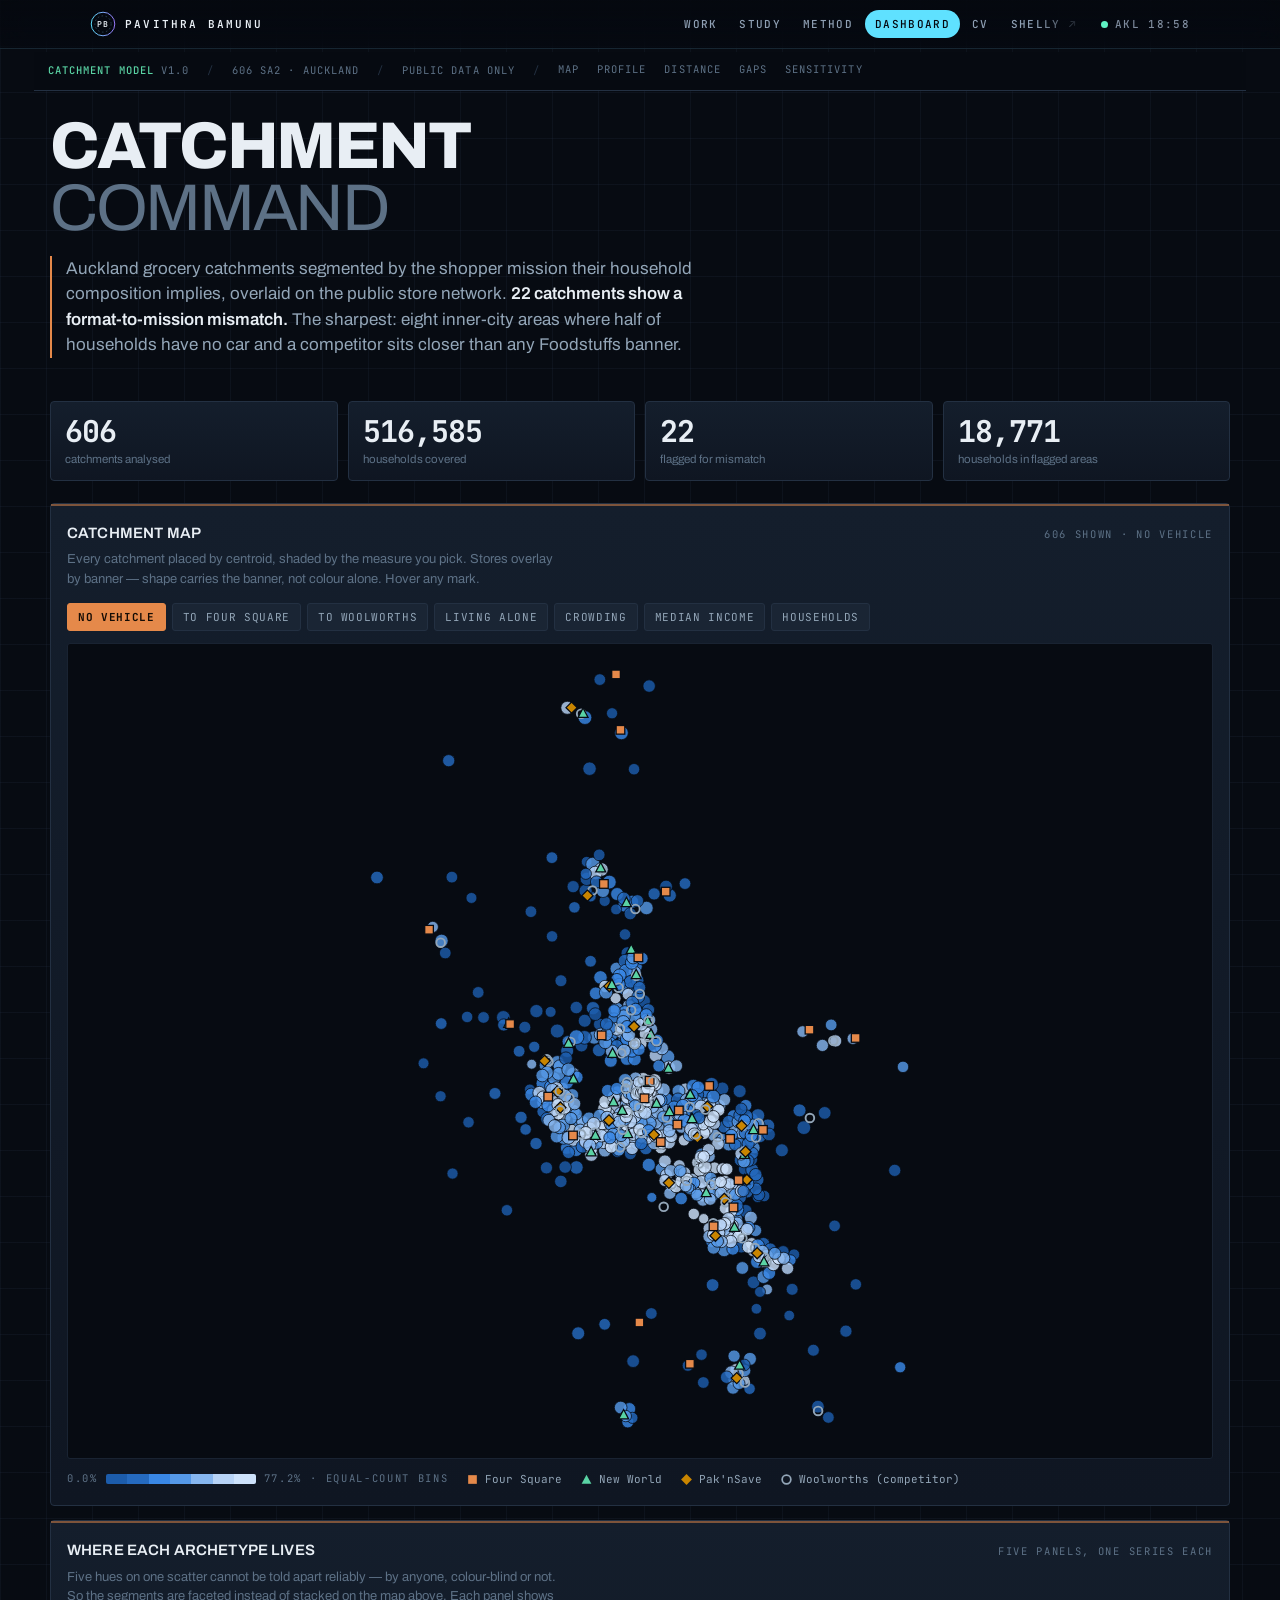
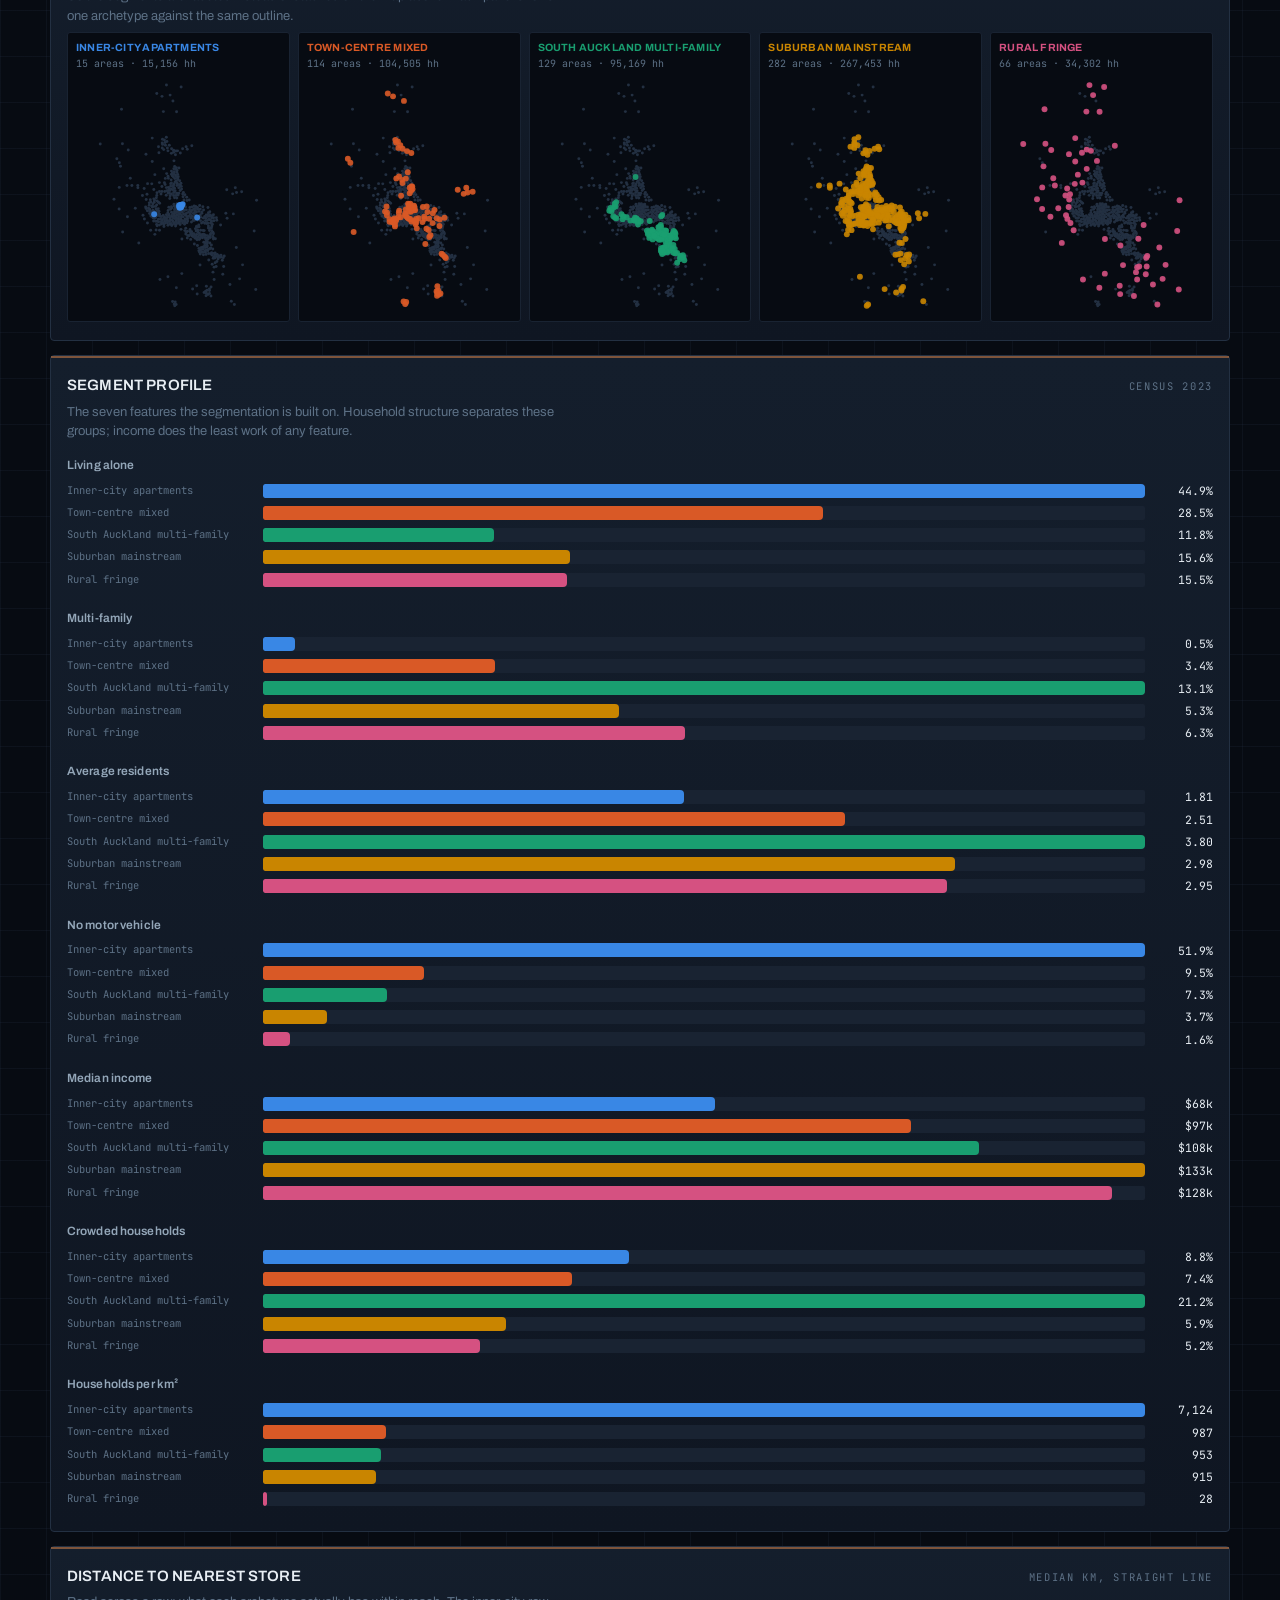
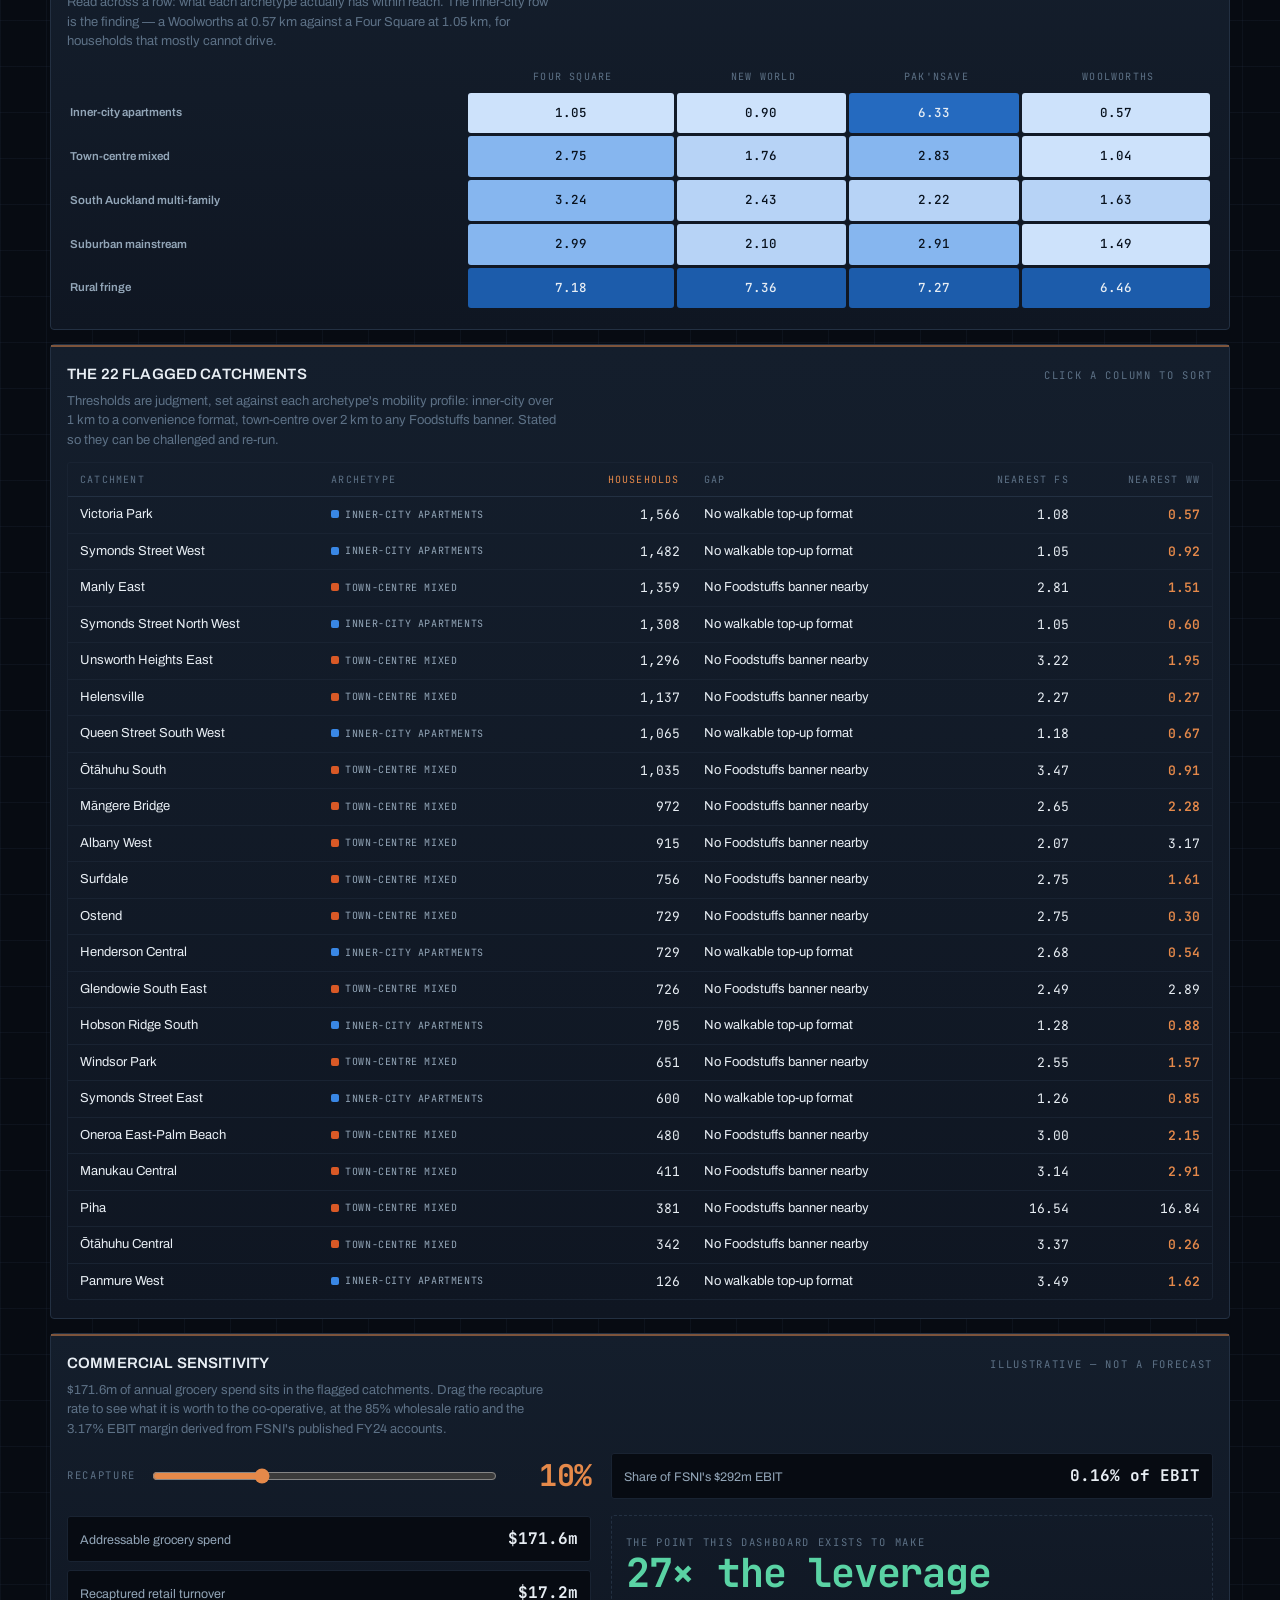
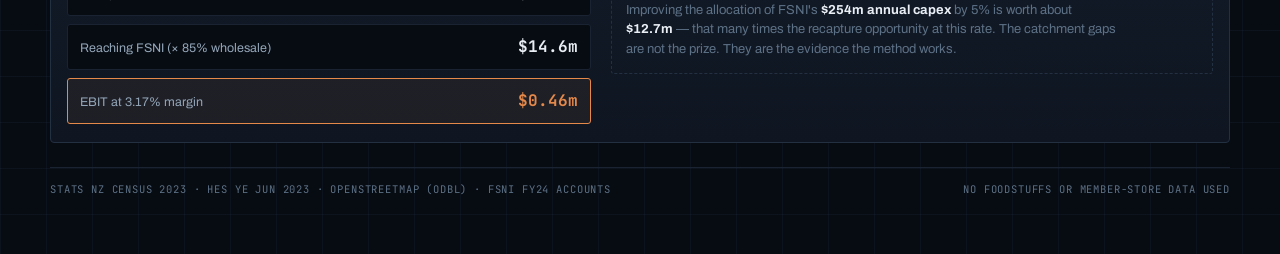
==== commit 915ca144: "Portfolio 2050: identity-resolve opening sequence, living background and HUD navigation on every pag" ====
--- a/catchment-command.html
+++ b/catchment-command.html
@@ -1,5 +1,5 @@
 <!doctype html>
-<html lang="en">
+<html lang="en" data-hud-bg="off">
 <head>
 <meta charset="utf-8">
 <meta name="viewport" content="width=device-width, initial-scale=1, viewport-fit=cover">
@@ -174,8 +174,51 @@
 }
 </style>
 
+<style>
+/* ---------- loading sequence (ported from the Shelly build) ----------
+   Narrates what is actually being prepared instead of spinning. Removes
+   itself on a CSS timer as well as in script, so a JS fault can never
+   leave the page behind a curtain. */
+#pb-boot{position:fixed;inset:0;z-index:200;background:var(--void);display:grid;
+  place-items:center;padding:24px;font-family:Archivo,system-ui,sans-serif;
+  transition:opacity .55s ease,visibility .55s;
+  animation:pb-failsafe 0s linear 8s forwards}
+#pb-boot.pb-done{opacity:0;visibility:hidden;pointer-events:none}
+@keyframes pb-failsafe{to{opacity:0;visibility:hidden;pointer-events:none}}
+.pb-in{width:min(560px,100%)}
+.pb-tag{font-family:"JetBrains Mono",ui-monospace,monospace;font-size:10px;letter-spacing:.3em;text-transform:uppercase;
+  color:var(--ink-3);display:block}
+.pb-orb{display:flex;gap:7px;margin-top:22px}
+.pb-orb i{width:9px;height:9px;border-radius:50%;background:var(--mint);opacity:.25;
+  animation:pb-pulse 1.2s infinite ease-in-out}
+.pb-orb i:nth-child(2){animation-delay:.18s}
+.pb-orb i:nth-child(3){animation-delay:.36s}
+@keyframes pb-pulse{0%,100%{opacity:.2;transform:scale(.85)}50%{opacity:1;transform:scale(1)}}
+#pb-log{font-family:"JetBrains Mono",ui-monospace,monospace;font-size:12.5px;line-height:1.9;color:var(--ink);
+  white-space:pre-wrap;min-height:190px;margin:18px 0 0}
+#pb-log .pb-ok{color:var(--mint)}
+.pb-skip{background:none;border:1px solid var(--rule);color:var(--ink-3);border-radius:3px;
+  padding:6px 14px;font-family:"JetBrains Mono",ui-monospace,monospace;font-size:11px;letter-spacing:.1em;cursor:pointer}
+.pb-skip:hover,.pb-skip:focus-visible{border-color:var(--mint);color:var(--ink);outline:none}
+@media (max-width:480px){ #pb-log{font-size:11.5px;min-height:170px} }
+@media (prefers-reduced-motion:reduce){
+  #pb-boot{animation-delay:1.2s}
+  .pb-orb i{animation:none;opacity:.7}
+}
+</style>
+<link rel="stylesheet" href="assets/hud.css">
 </head>
 <body>
+
+<div id="pb-boot" role="status" aria-live="polite">
+  <div class="pb-in">
+    <span class="pb-tag">Catchment Command · dashboard</span>
+    <div class="pb-orb" aria-hidden="true"><i></i><i></i><i></i></div>
+    <pre id="pb-log"></pre>
+    <button id="pb-skip" class="pb-skip" type="button">Skip</button>
+  </div>
+</div>
+
 <div class="shell">
 
   <div class="rail">
@@ -645,5 +688,59 @@
 })();
 </script>
 
+
+<script>
+/* Loading sequence. Wrapped whole: if anything in here throws, the curtain
+   still lifts — and the CSS failsafe above lifts it even if this never runs. */
+(function(){
+  "use strict";
+  var box = document.getElementById("pb-boot");
+  if(!box) return;
+  var log = document.getElementById("pb-log"),
+      skipBtn = document.getElementById("pb-skip"),
+      LINES = [["&rsaquo; 606 catchments &middot; 516,585 households", 380], ["&rsaquo; 146 stores &middot; OpenStreetMap &middot; distances in NZTM2000", 320], ["&rsaquo; five segments &middot; quantile bins &middot; palette colour-vision validated", 480], ["&rsaquo; a competitor is closer in 276 catchments &mdash; 45%", 340], ["&rsaquo; 22 flagged &middot; shortlist ranked", 280]],
+      DONE = '&check; Console ready.',
+      skipped = false, finished = false;
+
+  function end(){
+    if(finished) return; finished = true;
+    box.classList.add("pb-done");
+    setTimeout(function(){ if(box.parentNode) box.parentNode.removeChild(box); }, 700);
+  }
+  function skip(){ skipped = true; }
+
+  skipBtn.addEventListener("click", skip);
+  box.addEventListener("click", function(e){ if(e.target !== skipBtn) skip(); });
+  document.addEventListener("keydown", function(e){
+    if(!finished && (e.key === "Escape" || e.key === "Enter" || e.key === " ")) skip();
+  });
+
+  /* Seen it once this session, or the reader asked for less motion?
+     Show the whole thing at once rather than making them wait again. */
+  var quick = false;
+  try { quick = sessionStorage.getItem("pb.booted") === "1"; } catch(err) {}
+  try { sessionStorage.setItem("pb.booted", "1"); } catch(err) {}
+  var still = false;
+  try { still = window.matchMedia("(prefers-reduced-motion: reduce)").matches; } catch(err) {}
+
+  function step(i){
+    try {
+      if(i >= LINES.length || skipped || still || quick){
+        var rest = "";
+        for(var j = (skipped || still || quick) ? i : LINES.length; j < LINES.length; j++){
+          rest += LINES[j][0] + "\n";
+        }
+        log.insertAdjacentHTML("beforeend", rest + '<span class="pb-ok">' + DONE + "</span>");
+        setTimeout(end, (skipped || still || quick) ? 260 : 480);
+        return;
+      }
+      log.insertAdjacentHTML("beforeend", LINES[i][0] + "\n");
+      setTimeout(function(){ step(i + 1); }, LINES[i][1]);
+    } catch(err) { end(); }
+  }
+  step(0);
+})();
+</script>
+<script src="assets/hud.js" defer></script>
 </body>
 </html>
--- a/assets/hud.css
+++ b/assets/hud.css
@@ -0,0 +1,48 @@
+/* ==========================================================================
+   PB · 2050 layer — shared by every page of the portfolio.
+   A living background (aurora, horizon grid, drifting particles), a heads-up
+   navigation bar with Auckland time, a scroll-progress hairline and a soft
+   light that follows the pointer. Pages opt out of the background with
+   <html data-hud-bg="off"> (the study pages draw their own).
+   Everything degrades: no JS = static page, reduced motion = still frames.
+   ========================================================================== */
+:root{
+  --hud-cyan:#5fe1ff; --hud-violet:#9b7bff; --hud-mint:#5ff2c3; --hud-amber:#ffc46b;
+  --hud-glass:rgba(14,22,34,.55); --hud-line:rgba(120,190,230,.16); --hud-line-2:rgba(120,190,230,.28);
+  --hud-grad:linear-gradient(100deg,#5fe1ff 0%,#9b7bff 55%,#ff8fd8 100%);
+}
+#hud-bg{position:fixed;inset:0;z-index:-1;pointer-events:none;display:block;width:100%;height:100%}
+html[data-hud-bg="off"] #hud-bg{display:none}
+html:not([data-hud-bg="off"]) body{background:transparent}
+html:not([data-hud-bg="off"]){background:#05080e}
+
+/* heads-up bar */
+.hud{position:sticky;top:0;z-index:200;margin:0 -20px;padding:10px 20px calc(10px);
+  backdrop-filter:blur(14px) saturate(140%);-webkit-backdrop-filter:blur(14px) saturate(140%);
+  background:linear-gradient(180deg,rgba(5,8,14,.82),rgba(5,8,14,.55));border-bottom:1px solid var(--hud-line)}
+.hud-in{max-width:1100px;margin:0 auto;display:flex;align-items:center;gap:14px;font:500 11px "JetBrains Mono",ui-monospace,monospace;letter-spacing:.12em;text-transform:uppercase}
+.hud-mark{display:flex;align-items:center;gap:9px;text-decoration:none;color:#eaf0f6;flex:none}
+.hud-mark svg{width:26px;height:26px;display:block}
+.hud-mark b{font-weight:600;letter-spacing:.2em}
+.hud-nav{display:flex;gap:2px;margin-left:auto;overflow-x:auto;scrollbar-width:none;-webkit-mask:linear-gradient(90deg,#000 88%,transparent)}
+.hud-nav::-webkit-scrollbar{display:none}
+.hud-nav a{color:#8fa0b4;text-decoration:none;padding:7px 10px;border-radius:99px;white-space:nowrap;transition:color .2s,background .2s}
+.hud-nav a:hover,.hud-nav a:focus-visible{color:#eaf0f6;background:rgba(95,225,255,.08);outline:none}
+.hud-nav a[aria-current="page"]{color:#05080e;background:var(--hud-cyan)}
+.hud-clock{flex:none;color:#7d8a9c;display:flex;align-items:center;gap:7px}
+.hud-dot{width:7px;height:7px;border-radius:50%;background:var(--hud-mint);box-shadow:0 0 0 0 rgba(95,242,195,.6);animation:hud-pulse 2.4s ease-out infinite}
+@keyframes hud-pulse{70%{box-shadow:0 0 0 8px rgba(95,242,195,0)}100%{box-shadow:0 0 0 0 rgba(95,242,195,0)}}
+.hud-prog{position:absolute;left:0;bottom:-1px;height:1px;width:100%;background:var(--hud-grad);transform-origin:left;transform:scaleX(var(--p,0))}
+@media (max-width:760px){.hud-clock .hud-t{display:none}.hud-mark b{display:none}.hud-in{gap:8px}}
+
+/* the light that follows the pointer (desktop only) */
+#hud-glow{position:fixed;width:520px;height:520px;left:0;top:0;border-radius:50%;pointer-events:none;z-index:0;opacity:0;
+  background:radial-gradient(circle,rgba(95,225,255,.07),rgba(155,123,255,.04) 40%,transparent 70%);transform:translate(-50%,-50%);transition:opacity .6s}
+html.hud-pointer #hud-glow{opacity:1}
+
+/* study pages keep their own look: the bar floats over them */
+html[data-hud-bg="off"] .hud{position:fixed;left:0;right:0;margin:0}
+html[data-hud-bg="off"] body{padding-top:52px}
+
+@media (prefers-reduced-motion:reduce){.hud-dot{animation:none}#hud-glow{display:none}}
+@media print{.hud,#hud-bg,#hud-glow{display:none!important}}
